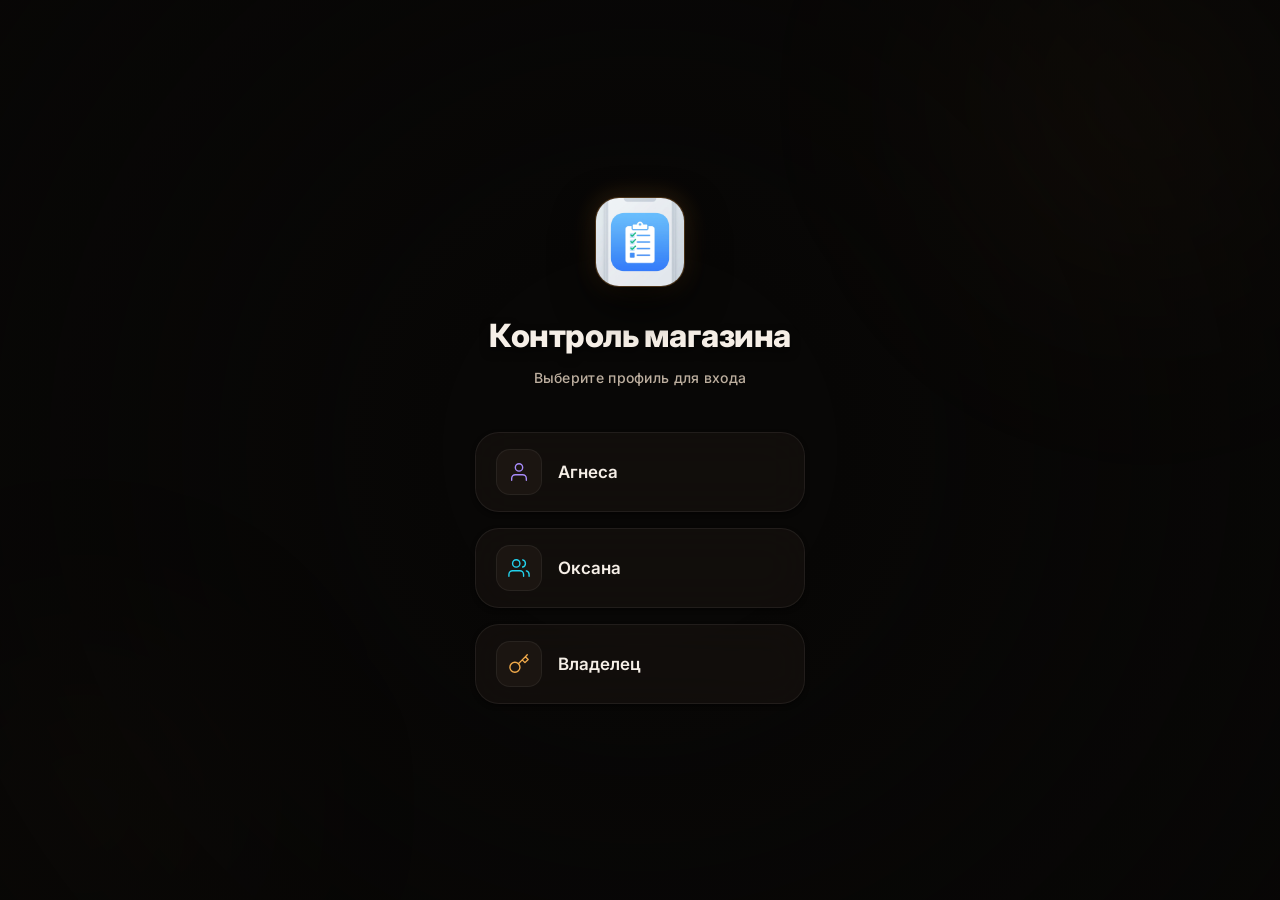
==== index.html @ 5cc8af00 "Initial commit: checklist app with Supabase backend" ====
<!DOCTYPE html>
<html lang="ru">
<head>
  <meta charset="UTF-8">
  <meta name="viewport" content="width=device-width, initial-scale=1.0, viewport-fit=cover">
  <meta name="description" content="Контроль магазина — премиальная система управления задачами">
  <meta name="theme-color" content="#080706">
  <meta name="apple-mobile-web-app-capable" content="yes">
  <meta name="apple-mobile-web-app-status-bar-style" content="black-translucent">
  <meta name="apple-mobile-web-app-title" content="Контроль">
  <link rel="manifest" href="manifest.json">
  <link rel="apple-touch-icon" href="icons/icon-192.png">
  <link rel="icon" type="image/png" href="icons/icon-192.png">
  <link rel="stylesheet" href="css/style.css">
  <title>Контроль магазина</title>
</head>
<body>
  <!-- Cinematic Vignette Overlay -->
  <div class="cinematic-vignette"></div>

  <div class="login-container">
    <img src="icons/icon-192.png" alt="" class="app-logo">
    <h1 class="app-title">Контроль магазина</h1>
    <p class="app-subtitle">Выберите профиль для входа</p>

    <div class="user-buttons">
      <button class="user-btn" data-user="agnesa" id="btn-agnesa">
        <span class="user-emoji">
          <svg viewBox="0 0 24 24" fill="none" stroke="currentColor" stroke-width="1.5" stroke-linecap="round" stroke-linejoin="round">
            <path d="M20 21v-2a4 4 0 0 0-4-4H8a4 4 0 0 0-4 4v2" />
            <circle cx="12" cy="7" r="4" />
          </svg>
        </span>
        <span>Агнеса</span>
      </button>
      <button class="user-btn" data-user="oksana" id="btn-oksana">
        <span class="user-emoji">
          <svg viewBox="0 0 24 24" fill="none" stroke="currentColor" stroke-width="1.5" stroke-linecap="round" stroke-linejoin="round">
            <path d="M17 21v-2a4 4 0 0 0-4-4H5a4 4 0 0 0-4 4v2" />
            <circle cx="9" cy="7" r="4" />
            <path d="M23 21v-2a4 4 0 0 0-3-3.87" />
            <path d="M16 3.13a4 4 0 0 1 0 7.75" />
          </svg>
        </span>
        <span>Оксана</span>
      </button>
      <button class="user-btn" data-user="owner" id="btn-owner">
        <span class="user-emoji">
          <svg viewBox="0 0 24 24" fill="none" stroke="currentColor" stroke-width="1.5" stroke-linecap="round" stroke-linejoin="round">
            <path d="M21 2l-2 2m-7.61 7.61a5.5 5.5 0 1 1-7.778 7.778 5.5 5.5 0 0 1 7.777-7.777zm0 0L15.5 7.5m0 0l3 3L22 7l-3-3m-3.5 3.5L19 4" />
          </svg>
        </span>
        <span>Владелец</span>
      </button>
    </div>

    <!-- PIN Pad Modal -->
    <div id="pin-modal" class="pin-modal">
      <div class="pin-modal-content" id="pin-modal-content">
        <button class="pin-close" id="pin-close">←</button>
        <h2>Введите PIN-код</h2>
        <p class="pin-user-name" id="pin-user-name"></p>
        
        <!-- Interactive indicator dots -->
        <div class="pin-dots-container">
          <div class="pin-dot"></div>
          <div class="pin-dot"></div>
          <div class="pin-dot"></div>
          <div class="pin-dot"></div>
        </div>

        <!-- Hidden input field for native focus/key compatibility -->
        <input type="password" id="pin-input" class="pin-input"
               maxlength="4" inputmode="numeric" pattern="[0-9]*"
               autocomplete="off" placeholder="····" readonly>

        <!-- Passcode Pad Grid -->
        <div class="pin-keypad">
          <button class="keypad-btn" data-val="1"><span class="number">1</span><span class="letters">&nbsp;</span></button>
          <button class="keypad-btn" data-val="2"><span class="number">2</span><span class="letters">ABC</span></button>
          <button class="keypad-btn" data-val="3"><span class="number">3</span><span class="letters">DEF</span></button>
          <button class="keypad-btn" data-val="4"><span class="number">4</span><span class="letters">GHI</span></button>
          <button class="keypad-btn" data-val="5"><span class="number">5</span><span class="letters">JKL</span></button>
          <button class="keypad-btn" data-val="6"><span class="number">6</span><span class="letters">MNO</span></button>
          <button class="keypad-btn" data-val="7"><span class="number">7</span><span class="letters">PQRS</span></button>
          <button class="keypad-btn" data-val="8"><span class="number">8</span><span class="letters">TUV</span></button>
          <button class="keypad-btn" data-val="9"><span class="number">9</span><span class="letters">WXYZ</span></button>
          <button class="keypad-btn action" data-val="clear">C</button>
          <button class="keypad-btn" data-val="0"><span class="number">0</span><span class="letters">&nbsp;</span></button>
          <button class="keypad-btn action" data-val="backspace">
            <svg viewBox="0 0 24 24" fill="none" stroke="currentColor" stroke-width="2" stroke-linecap="round" stroke-linejoin="round">
              <path d="M21 4H8l-7 8 7 8h13a2 2 0 0 0 2-2V6a2 2 0 0 0-2-2zM18 9l-6 6M12 9l6 6" />
            </svg>
          </button>
        </div>

        <p id="pin-error" class="pin-error">Неверный PIN-код</p>
        
        <!-- Invisible button for JS click compatibility -->
        <button id="pin-submit" class="pin-submit" style="display:none;"></button>
      </div>
    </div>
  </div>

  <div id="offline-banner" class="offline-banner">⚠️ Нет подключения</div>

  <script src="js/config.js"></script>
  <script src="js/api.js"></script>
  <script src="js/auth.js"></script>
  <script>
    if ('serviceWorker' in navigator) {
      window.addEventListener('load', () => {
        navigator.serviceWorker.register('sw.js').catch(() => {});
      });
    }
    window.addEventListener('online', () => document.getElementById('offline-banner').classList.remove('visible'));
    window.addEventListener('offline', () => document.getElementById('offline-banner').classList.add('visible'));
    Auth.checkExistingSession();
  </script>
</body>
</html>
---- css/style.css ----
/* ============================================
   Контроль магазина — Luxury Premium Dark Dashboard v4
   ============================================ */

@import url('https://fonts.googleapis.com/css2?family=Inter:wght@300;400;500;600;700;800;900&family=Outfit:wght@300;400;500;600;700;800&display=swap');

/* --- CSS Variables — Luxury Dark Cinematic --- */
:root {
  /* Core Palette */
  --bg-deep: #080706;
  --bg-primary: #0D0B0A;
  --bg-secondary: #13100E;
  --bg-elevated: #1B1511;
  
  /* Glassmorphism settings */
  --bg-glass: rgba(19, 16, 14, 0.65);
  --bg-glass-card: rgba(27, 21, 17, 0.55);
  --bg-glass-hover: rgba(216, 138, 50, 0.08);
  --bg-glass-active: rgba(216, 138, 50, 0.12);
  --bg-input: rgba(27, 21, 17, 0.8);

  /* Accents — Warm Gold, Amber, Copper */
  --accent: #D88A32;
  --accent-bright: #F0A94A;
  --accent-light: #FFB85C;
  --accent-deep: #C9782E;
  --accent-glow: rgba(216, 138, 50, 0.25);
  --accent-glow-strong: rgba(216, 138, 50, 0.45);
  --accent-surface: rgba(216, 138, 50, 0.06);

  /* Success State */
  --success: #7ACB8A;
  --success-bright: #8BE6A1;
  --success-glow: rgba(122, 203, 138, 0.25);
  --success-surface: rgba(122, 203, 138, 0.07);

  /* Error / Late State */
  --error: #E58957;
  --error-bright: #FF9F68;
  --error-glow: rgba(229, 137, 87, 0.25);
  --error-surface: rgba(229, 137, 87, 0.07);
  --error-critical: #EF4444;

  /* Typography Colors */
  --text-primary: #F6EFE7;
  --text-secondary: #BDAF9F;
  --text-muted: #7C736C;
  --text-disabled: #4A443E;

  /* Borders & Dividers */
  --border: rgba(246, 239, 231, 0.07);
  --border-accent: rgba(216, 138, 50, 0.25);
  --border-success: rgba(122, 203, 138, 0.25);
  --border-error: rgba(229, 137, 87, 0.25);

  /* Elevation Shadows */
  --shadow-sm: 0 2px 4px rgba(0, 0, 0, 0.5);
  --shadow-md: 0 8px 16px rgba(0, 0, 0, 0.7);
  --shadow-lg: 0 16px 40px rgba(0, 0, 0, 0.9);
  --shadow-glow: 0 0 25px var(--accent-glow);

  /* Radius values */
  --radius-xl: 24px;
  --radius: 20px;
  --radius-md: 16px;
  --radius-sm: 12px;
  --radius-xs: 8px;

  /* Animation Timings */
  --transition: 0.35s cubic-bezier(0.25, 1, 0.5, 1);
  --transition-spring: 0.5s cubic-bezier(0.175, 0.885, 0.32, 1.275);
}

/* --- Base Reset --- */
*, *::before, *::after { box-sizing: border-box; margin: 0; padding: 0; }

html {
  font-size: 16px;
  -webkit-text-size-adjust: 100%;
  scroll-behavior: smooth;
  background-color: var(--bg-deep);
}

body {
  font-family: 'Inter', system-ui, -apple-system, sans-serif;
  background: var(--bg-deep);
  color: var(--text-primary);
  line-height: 1.5;
  min-height: 100vh;
  min-height: 100dvh;
  -webkit-font-smoothing: antialiased;
  overflow-x: hidden;
  position: relative;
}

/* --- Cinematic Ambient Background --- */
body::before {
  content: '';
  position: fixed;
  top: -25%;
  right: -15%;
  width: 650px;
  height: 650px;
  background: radial-gradient(circle, rgba(216, 138, 50, 0.08) 0%, rgba(216, 138, 50, 0.02) 45%, transparent 70%);
  pointer-events: none;
  z-index: 0;
  filter: blur(80px);
  animation: ambientMove1 22s ease-in-out infinite;
}

body::after {
  content: '';
  position: fixed;
  bottom: -20%;
  left: -15%;
  width: 550px;
  height: 550px;
  background: radial-gradient(circle, rgba(216, 138, 50, 0.05) 0%, rgba(27, 21, 17, 0.02) 50%, transparent 70%);
  pointer-events: none;
  z-index: 0;
  filter: blur(80px);
  animation: ambientMove2 28s ease-in-out infinite;
}

.cinematic-vignette {
  position: fixed;
  inset: 0;
  background: radial-gradient(circle, transparent 25%, rgba(8, 7, 6, 0.75) 100%);
  pointer-events: none;
  z-index: 1;
}

/* --- CSS Animations --- */
@keyframes ambientMove1 {
  0% { transform: translate(0, 0) scale(1); opacity: 0.8; }
  50% { transform: translate(10%, 15%) scale(1.15); opacity: 1; }
  100% { transform: translate(0, 0) scale(1); opacity: 0.8; }
}

@keyframes ambientMove2 {
  0% { transform: translate(0, 0) scale(1); opacity: 0.6; }
  50% { transform: translate(-8%, -12%) scale(1.1); opacity: 0.9; }
  100% { transform: translate(0, 0) scale(1); opacity: 0.6; }
}

@keyframes fadeInUp {
  from { opacity: 0; transform: translateY(28px); }
  to { opacity: 1; transform: translateY(0); }
}

@keyframes fadeIn {
  from { opacity: 0; }
  to { opacity: 1; }
}

@keyframes scaleIn {
  from { opacity: 0; transform: scale(0.93); }
  to { opacity: 1; transform: scale(1); }
}

@keyframes slideUp {
  from { transform: translateY(100%); opacity: 0; }
  to { transform: translateY(0); opacity: 1; }
}

@keyframes keyShake {
  0%, 100% { transform: translateX(0); }
  20%, 60% { transform: translateX(-6px); }
  40%, 80% { transform: translateX(6px); }
}

@keyframes glowPulse {
  0%, 100% { box-shadow: 0 0 12px var(--accent-glow); }
  50% { box-shadow: 0 0 24px var(--accent-glow-strong); }
}

@keyframes checkPop {
  0% { transform: scale(0.5); opacity: 0; }
  70% { transform: scale(1.15); }
  100% { transform: scale(1); opacity: 1; }
}

@keyframes progressDraw {
  from { stroke-dashoffset: 326.73; }
}

@keyframes spin {
  to { transform: rotate(360deg); }
}

@keyframes toast-in {
  from { opacity: 0; transform: translateX(-50%) translateY(20px) scale(0.9); }
  to { opacity: 1; transform: translateX(-50%) translateY(0) scale(1); }
}

@keyframes ringGlow {
  0%, 100% { filter: drop-shadow(0 0 4px var(--accent-glow)); }
  50% { filter: drop-shadow(0 0 12px var(--accent-glow-strong)); }
}

/* ============================================
   LOGIN / ROLE SELECTION PAGE
   ============================================ */

.login-container {
  display: flex;
  flex-direction: column;
  align-items: center;
  justify-content: center;
  min-height: 100vh;
  min-height: 100dvh;
  padding: 32px 24px;
  text-align: center;
  position: relative;
  z-index: 10;
  animation: fadeIn 0.8s ease;
}

.app-logo {
  width: 90px;
  height: 90px;
  margin-bottom: 24px;
  border-radius: 24px;
  border: 1px solid var(--border-accent);
  box-shadow: var(--shadow-lg), var(--shadow-glow);
  position: relative;
  z-index: 2;
  animation: scaleIn 0.7s var(--transition-spring);
  transition: transform var(--transition);
  background: var(--bg-elevated);
}

.app-logo:hover {
  transform: scale(1.05) rotate(-1deg);
}

.app-title {
  font-family: 'Outfit', 'Inter', sans-serif;
  font-size: 32px;
  font-weight: 800;
  color: var(--text-primary);
  margin-bottom: 8px;
  letter-spacing: -0.5px;
  text-shadow: 0 4px 10px rgba(0,0,0,0.6);
  animation: fadeInUp 0.6s ease 0.1s both;
}

.app-subtitle {
  font-size: 14px;
  color: var(--text-secondary);
  margin-bottom: 44px;
  animation: fadeInUp 0.6s ease 0.2s both;
  font-weight: 500;
  letter-spacing: 0.3px;
}

.user-buttons {
  display: flex;
  flex-direction: column;
  gap: 16px;
  width: 100%;
  max-width: 330px;
  animation: fadeInUp 0.6s ease 0.3s both;
}

.user-btn {
  display: flex;
  align-items: center;
  gap: 16px;
  width: 100%;
  padding: 16px 20px;
  border: 1px solid var(--border);
  border-radius: var(--radius-xl);
  font-family: inherit;
  font-size: 17px;
  font-weight: 600;
  color: var(--text-primary);
  cursor: pointer;
  transition: all var(--transition);
  background: var(--bg-glass-card);
  backdrop-filter: blur(20px);
  -webkit-backdrop-filter: blur(20px);
  position: relative;
  overflow: hidden;
  text-align: left;
  box-shadow: var(--shadow-sm);
}

.user-btn::before {
  content: '';
  position: absolute;
  inset: 0;
  background: linear-gradient(135deg, rgba(216, 138, 50, 0.12), transparent);
  opacity: 0;
  transition: opacity var(--transition);
}

.user-btn:hover {
  border-color: var(--border-accent);
  transform: translateY(-3px);
  box-shadow: var(--shadow-md), 0 0 15px rgba(216, 138, 50, 0.1);
}

.user-btn:hover::before { opacity: 1; }

.user-btn:active {
  transform: translateY(-1px);
  background: var(--bg-glass-active);
}

.user-emoji {
  width: 46px;
  height: 46px;
  display: flex;
  align-items: center;
  justify-content: center;
  border-radius: 14px;
  flex-shrink: 0;
  color: var(--text-primary);
  border: 1px solid rgba(255,255,255,0.06);
  background: var(--bg-elevated);
  transition: transform var(--transition-bounce);
}

.user-emoji svg {
  width: 22px;
  height: 22px;
  stroke: var(--accent-bright);
}

.user-btn:hover .user-emoji {
  transform: scale(1.08);
  border-color: var(--border-accent);
}

.user-btn[data-user="agnesa"] .user-emoji svg { stroke: #A78BFA; }
.user-btn[data-user="oksana"] .user-emoji svg { stroke: #22D3EE; }
.user-btn[data-user="owner"] .user-emoji svg { stroke: var(--accent-bright); }

/* --- PWA PIN Lock Screen (iOS/Android passcode style) --- */
.pin-modal {
  display: none;
  position: fixed;
  inset: 0;
  background: rgba(8, 7, 6, 0.93);
  backdrop-filter: blur(24px);
  -webkit-backdrop-filter: blur(24px);
  z-index: 100;
  align-items: center;
  justify-content: center;
  padding: 24px;
}

.pin-modal.active {
  display: flex;
  animation: fadeIn 0.25s ease;
}

.pin-modal-content {
  background: transparent;
  border: none;
  border-radius: 0;
  padding: 0;
  width: 100%;
  max-width: 320px;
  text-align: center;
  box-shadow: none;
  position: relative;
  animation: scaleIn 0.35s var(--transition);
}

/* Shake animation on invalid PIN */
.pin-modal-content.shake-error {
  animation: keyShake 0.4s ease;
}

.pin-close {
  position: absolute;
  top: -40px;
  left: 0;
  background: var(--bg-glass-card);
  border: 1px solid var(--border);
  font-size: 15px;
  color: var(--text-secondary);
  cursor: pointer;
  padding: 8px 16px;
  border-radius: var(--radius-sm);
  transition: all var(--transition);
  min-height: 36px;
}

.pin-close:hover {
  background: var(--bg-glass-hover);
  color: var(--text-primary);
  border-color: var(--border-accent);
}

.pin-modal-content h2 {
  font-family: 'Outfit', sans-serif;
  font-size: 24px;
  font-weight: 700;
  margin-bottom: 6px;
  color: var(--text-primary);
  letter-spacing: -0.5px;
}

.pin-user-name {
  color: var(--accent-bright);
  margin-bottom: 32px;
  font-size: 14px;
  font-weight: 600;
  letter-spacing: 0.5px;
}

/* PIN Indicator dots */
.pin-dots-container {
  display: flex;
  justify-content: center;
  gap: 20px;
  margin-bottom: 40px;
}

.pin-dot {
  width: 14px;
  height: 14px;
  border: 1.5px solid var(--text-muted);
  border-radius: 50%;
  transition: all 0.2s ease;
}

.pin-dot.filled {
  background: var(--accent-bright);
  border-color: var(--accent-bright);
  box-shadow: 0 0 10px var(--accent-glow-strong);
  transform: scale(1.15);
}

.pin-input {
  /* Hidden but accessible */
  position: absolute;
  opacity: 0;
  pointer-events: none;
  width: 1px;
  height: 1px;
}

/* Custom Passcode Keypad */
.pin-keypad {
  display: grid;
  grid-template-columns: repeat(3, 1fr);
  gap: 20px 24px;
  margin: 0 auto;
  justify-items: center;
}

.keypad-btn {
  width: 72px;
  height: 72px;
  border-radius: 50%;
  border: 1px solid rgba(246, 239, 231, 0.08);
  background: rgba(255, 255, 255, 0.03);
  color: var(--text-primary);
  font-family: 'Outfit', 'Inter', sans-serif;
  cursor: pointer;
  display: flex;
  flex-direction: column;
  align-items: center;
  justify-content: center;
  transition: all 0.15s ease;
  user-select: none;
  -webkit-user-select: none;
}

.keypad-btn:hover {
  background: rgba(255, 255, 255, 0.08);
  border-color: rgba(255, 255, 255, 0.15);
}

.keypad-btn:active {
  background: var(--accent-glow-strong);
  border-color: var(--accent-bright);
  box-shadow: 0 0 15px var(--accent-glow);
  transform: scale(0.95);
}

.keypad-btn .number {
  font-size: 26px;
  font-weight: 500;
  line-height: 1;
}

.keypad-btn .letters {
  font-size: 9px;
  color: var(--text-muted);
  font-weight: 500;
  margin-top: 2px;
  letter-spacing: 0.5px;
  text-transform: uppercase;
}

.keypad-btn.action {
  background: transparent;
  border-color: transparent;
  font-size: 15px;
  font-weight: 600;
  color: var(--text-secondary);
}

.keypad-btn.action:hover {
  background: transparent;
  color: var(--text-primary);
}

.keypad-btn.action:active {
  background: transparent;
  transform: scale(0.92);
  color: var(--accent-bright);
}

.keypad-btn.action svg {
  width: 22px;
  height: 22px;
  stroke: currentColor;
}

.pin-error {
  display: none;
  color: var(--error);
  font-size: 13px;
  font-weight: 600;
  margin-top: 20px;
  letter-spacing: 0.2px;
}

.pin-error.visible {
  display: block;
  animation: fadeInUp 0.3s ease;
}

.pin-submit {
  display: none; /* Auto-submit is used, but keep class definitions */
}

/* ============================================
   EMPLOYEE PAGE
   ============================================ */

.employee-page {
  padding-bottom: 48px;
  position: relative;
  z-index: 10;
  animation: fadeIn 0.5s ease;
}

.employee-header {
  position: sticky;
  top: 0;
  background: var(--bg-glass);
  backdrop-filter: blur(24px) saturate(160%);
  -webkit-backdrop-filter: blur(24px) saturate(160%);
  border-bottom: 1px solid var(--border);
  padding: 16px 20px;
  z-index: 50;
  padding-top: max(16px, env(safe-area-inset-top));
}

.header-top {
  display: flex;
  align-items: center;
  justify-content: space-between;
  margin-bottom: 6px;
}

.header-top h1 {
  font-family: 'Outfit', sans-serif;
  font-size: 18px;
  font-weight: 700;
  color: var(--text-primary);
  letter-spacing: -0.3px;
}

.header-info {
  display: flex;
  gap: 12px;
  align-items: center;
}

.date-display {
  font-size: 13px;
  color: var(--text-secondary);
  font-weight: 600;
  letter-spacing: 0.2px;
}

.employee-name-display {
  font-size: 12px;
  font-weight: 700;
  color: var(--accent-bright);
  background: var(--accent-surface);
  padding: 4px 14px;
  border-radius: 99px;
  border: 1px solid var(--border-accent);
}

/* --- Progress Meter Ring --- */
.progress-section {
  padding: 32px 20px 24px;
  max-width: 480px;
  margin: 0 auto;
  display: flex;
  flex-direction: column;
  align-items: center;
  animation: fadeInUp 0.6s ease 0.1s both;
}

.circular-progress {
  position: relative;
  width: 144px;
  height: 144px;
  margin-bottom: 16px;
}

.circular-progress svg {
  transform: rotate(-90deg);
  width: 144px;
  height: 144px;
  animation: ringGlow 4s ease-in-out infinite;
}

.progress-ring-bg {
  fill: none;
  stroke: rgba(255, 255, 255, 0.03);
  stroke-width: 7;
}

.progress-ring-fill {
  fill: none;
  stroke: url(#progressGradient);
  stroke-width: 7;
  stroke-linecap: round;
  stroke-dasharray: 326.73;
  stroke-dashoffset: 326.73;
  transition: stroke-dashoffset 0.8s cubic-bezier(0.25, 1, 0.5, 1);
  animation: progressDraw 1.2s ease 0.2s both;
}

.progress-center {
  position: absolute;
  top: 50%;
  left: 50%;
  transform: translate(-50%, -50%);
  text-align: center;
}

.progress-number {
  font-family: 'Outfit', sans-serif;
  font-size: 36px;
  font-weight: 700;
  color: var(--text-primary);
  line-height: 1;
}

.progress-label {
  font-size: 10px;
  color: var(--text-muted);
  font-weight: 700;
  text-transform: uppercase;
  letter-spacing: 0.8px;
  margin-top: 4px;
}

.progress-text {
  font-size: 13.5px;
  font-weight: 500;
  color: var(--text-secondary);
  text-align: center;
  letter-spacing: 0.1px;
}

/* --- Section Card Blocks --- */
.section-block {
  max-width: 480px;
  margin: 0 auto 16px;
  padding: 0 16px;
}

.section-card {
  background: var(--bg-glass-card);
  backdrop-filter: blur(20px);
  -webkit-backdrop-filter: blur(20px);
  border: 1px solid var(--border);
  border-radius: var(--radius-xl);
  padding: 20px;
  transition: all var(--transition);
  animation: fadeInUp 0.5s ease both;
  box-shadow: var(--shadow-md);
  position: relative;
  overflow: hidden;
}

.section-card::after {
  content: '';
  position: absolute;
  top: 0; left: 0; right: 0; bottom: 0;
  border-radius: var(--radius-xl);
  border: 1px solid transparent;
  background: linear-gradient(135deg, rgba(216, 138, 50, 0.15), transparent) border-box;
  mask: linear-gradient(#fff 0 0) padding-box, linear-gradient(#fff 0 0);
  -webkit-mask: linear-gradient(#fff 0 0) padding-box, linear-gradient(#fff 0 0);
  -webkit-mask-composite: xor;
  mask-composite: exclude;
  pointer-events: none;
  opacity: 0.5;
  transition: opacity var(--transition);
}

.section-card:hover {
  border-color: rgba(216, 138, 50, 0.12);
  box-shadow: var(--shadow-lg), 0 0 20px rgba(216, 138, 50, 0.03);
}

.section-card:hover::after {
  opacity: 1;
}

.section-card-header {
  display: flex;
  align-items: center;
  justify-content: space-between;
  margin-bottom: 8px;
}

.section-card-title {
  display: flex;
  align-items: center;
  gap: 12px;
}

.section-card-title .section-icon {
  width: 38px;
  height: 38px;
  display: flex;
  align-items: center;
  justify-content: center;
  border-radius: 12px;
  background: var(--accent-surface);
  border: 1px solid rgba(216, 138, 50, 0.12);
}

.section-card-title .section-icon svg {
  width: 20px;
  height: 20px;
  stroke: var(--accent-bright);
}

.section-card-title h2 {
  font-family: 'Outfit', sans-serif;
  font-size: 17px;
  font-weight: 700;
  color: var(--text-primary);
  letter-spacing: -0.2px;
}

.section-card-subtitle {
  font-size: 12px;
  color: var(--text-muted);
  font-weight: 500;
  margin-bottom: 18px;
  padding-left: 50px;
}

.section-count-badge {
  font-size: 12px;
  font-weight: 700;
  color: var(--accent-bright);
  background: var(--accent-surface);
  padding: 4px 12px;
  border-radius: 99px;
  border: 1px solid var(--border-accent);
  font-variant-numeric: tabular-nums;
  transition: all var(--transition);
}

.section-count-badge.done {
  color: var(--success);
  background: var(--success-surface);
  border-color: var(--border-success);
  box-shadow: 0 0 10px rgba(122, 203, 138, 0.1);
}

/* --- Task List Items --- */
.tasks-list {
  display: flex;
  flex-direction: column;
  gap: 4px;
}

.task-card {
  display: flex;
  align-items: flex-start;
  gap: 14px;
  padding: 12px;
  border-radius: var(--radius-md);
  transition: all var(--transition);
  background: transparent;
  position: relative;
  border: 1px solid transparent;
  animation: fadeInUp 0.4s ease both;
}

.task-card:hover {
  background: rgba(255, 255, 255, 0.02);
  border-color: rgba(255, 255, 255, 0.03);
}

.task-icon {
  width: 38px;
  height: 38px;
  border-radius: 11px;
  background: rgba(255, 255, 255, 0.03);
  display: flex;
  align-items: center;
  justify-content: center;
  flex-shrink: 0;
  transition: all var(--transition);
  border: 1px solid var(--border);
}

.task-icon svg {
  width: 19px;
  height: 19px;
  stroke: var(--text-secondary);
  fill: none;
  stroke-width: 1.5;
  transition: all var(--transition);
}

.task-card.completed .task-icon {
  background: var(--success-surface);
  border-color: var(--border-success);
}
.task-card.completed .task-icon svg {
  stroke: var(--success);
  filter: drop-shadow(0 0 4px var(--success-glow));
}

.task-card.late .task-icon {
  background: var(--error-surface);
  border-color: var(--border-error);
}
.task-card.late .task-icon svg {
  stroke: var(--error-bright);
  filter: drop-shadow(0 0 4px var(--error-glow));
}

.task-card.failed .task-icon {
  background: rgba(239, 68, 68, 0.05);
  border-color: rgba(239, 68, 68, 0.2);
}
.task-card.failed .task-icon svg {
  stroke: var(--error-critical);
}

.task-content {
  flex: 1;
  min-width: 0;
  padding-top: 8px;
}

.task-name {
  font-size: 14.5px;
  font-weight: 500;
  line-height: 1.4;
  color: var(--text-primary);
  transition: color var(--transition);
}

.task-card.completed .task-name { color: var(--success-bright); }
.task-card.late .task-name { color: var(--error-bright); }
.task-card.failed .task-name { color: var(--error-critical); text-decoration: line-through; opacity: 0.8; }

.task-status {
  display: flex;
  align-items: center;
  gap: 6px;
  font-size: 12px;
  color: var(--text-muted);
  margin-top: 6px;
  flex-wrap: wrap;
  animation: fadeIn 0.3s ease;
}

.task-status .status-icon {
  display: inline-flex;
  align-items: center;
  justify-content: center;
  animation: checkPop 0.4s ease;
}

.task-status .status-icon svg {
  width: 14px;
  height: 14px;
}

.task-status .status-icon.success svg { stroke: var(--success); }
.task-status .status-icon.warning svg { stroke: var(--error); }
.task-status .status-icon.danger svg { stroke: var(--error-critical); }

.late-badge {
  display: inline-block;
  background: var(--error);
  color: #080706;
  font-size: 9px;
  font-weight: 850;
  padding: 2px 7px;
  border-radius: 4px;
  text-transform: uppercase;
  letter-spacing: 0.6px;
}

.task-reason {
  font-size: 12.5px;
  color: var(--error);
  background: var(--error-surface);
  padding: 8px 12px;
  border-radius: var(--radius-sm);
  margin-top: 8px;
  line-height: 1.4;
  border: 1px solid var(--border-error);
}

/* Actions in list rows */
.task-actions {
  display: flex;
  gap: 8px;
  align-items: center;
  flex-shrink: 0;
  margin-top: 6px;
}

.task-actions-two {
  display: flex;
  gap: 8px;
  flex-shrink: 0;
  align-self: center;
  padding-left: 8px;
}

.complete-btn {
  display: flex;
  align-items: center;
  justify-content: center;
  padding: 8px 16px;
  background: linear-gradient(135deg, var(--accent), var(--accent-deep));
  color: #fff;
  border: none;
  border-radius: var(--radius-sm);
  font-family: inherit;
  font-size: 14px;
  font-weight: 700;
  cursor: pointer;
  transition: all var(--transition);
  min-height: 40px;
  min-width: 40px;
  box-shadow: 0 4px 10px var(--accent-glow);
}

.complete-btn:hover {
  transform: translateY(-2px);
  box-shadow: 0 6px 16px var(--accent-glow-strong);
  filter: brightness(1.1);
}

.complete-btn:active {
  transform: translateY(0);
}

.fail-btn {
  display: flex;
  align-items: center;
  justify-content: center;
  padding: 8px 14px;
  background: rgba(229, 137, 87, 0.05);
  color: var(--error);
  border: 1px solid var(--border-error);
  border-radius: var(--radius-sm);
  font-family: inherit;
  font-size: 14px;
  font-weight: 600;
  cursor: pointer;
  transition: all var(--transition);
  min-height: 40px;
  min-width: 40px;
}

.fail-btn:hover {
  background: rgba(229, 137, 87, 0.12);
  border-color: rgba(229, 137, 87, 0.4);
  transform: translateY(-2px);
}

.fail-btn:active {
  transform: translateY(0);
}

.undo-btn {
  padding: 6px 14px;
  background: rgba(255, 255, 255, 0.03);
  color: var(--text-secondary);
  border: 1px solid var(--border);
  border-radius: var(--radius-sm);
  font-family: inherit;
  font-size: 12px;
  font-weight: 600;
  cursor: pointer;
  transition: all var(--transition);
  min-height: 32px;
}

.undo-btn:hover {
  background: rgba(255, 255, 255, 0.08);
  color: var(--text-primary);
  border-color: var(--border-accent);
}

/* --- Customer Tracking Section --- */
.customers-section {
  margin-top: 20px;
  background: rgba(255, 255, 255, 0.02);
  border: 1px solid var(--border);
  border-radius: var(--radius-md);
  padding: 16px;
}

.customers-btn {
  width: 100%;
  padding: 14px 18px;
  background: linear-gradient(135deg, rgba(216, 138, 50, 0.15), rgba(201, 120, 46, 0.05));
  color: var(--accent-bright);
  border: 1px solid var(--border-accent);
  border-radius: var(--radius-md);
  font-family: inherit;
  font-size: 14.5px;
  font-weight: 700;
  cursor: pointer;
  transition: all var(--transition);
  min-height: 48px;
  display: flex;
  align-items: center;
  justify-content: center;
  gap: 10px;
  box-shadow: 0 4px 12px rgba(216, 138, 50, 0.05);
}

.customers-btn svg {
  width: 18px;
  height: 18px;
  stroke: currentColor;
}

.customers-btn:hover {
  background: linear-gradient(135deg, rgba(216, 138, 50, 0.22), rgba(201, 120, 46, 0.1));
  border-color: rgba(216, 138, 50, 0.45);
  transform: translateY(-2px);
  box-shadow: 0 6px 18px rgba(216, 138, 50, 0.1);
}

.customers-btn:active {
  transform: translateY(0);
}

.customers-count {
  text-align: center;
  font-size: 12.5px;
  color: var(--text-secondary);
  margin-top: 14px;
  font-weight: 600;
  letter-spacing: 0.2px;
}

.customers-log {
  margin-top: 12px;
  max-height: 160px;
  overflow-y: auto;
  padding-right: 4px;
}

.customers-log-entry {
  display: flex;
  align-items: center;
  justify-content: space-between;
  padding: 10px 0;
  border-bottom: 1px solid var(--border);
  font-size: 13px;
  color: var(--text-secondary);
  animation: fadeIn 0.3s ease;
}

.customers-log-entry:last-child { border-bottom: none; }
.customers-log-entry .log-time {
  font-weight: 700;
  color: var(--accent-bright);
  font-variant-numeric: tabular-nums;
}

/* ============================================
   ADMIN / OWNER DASHBOARD
   ============================================ */

.admin-page {
  padding-bottom: 48px;
  position: relative;
  z-index: 10;
  animation: fadeIn 0.5s ease;
}

.admin-header {
  position: sticky;
  top: 0;
  background: var(--bg-glass);
  backdrop-filter: blur(24px) saturate(160%);
  -webkit-backdrop-filter: blur(24px) saturate(160%);
  border-bottom: 1px solid var(--border);
  padding: 16px 20px;
  z-index: 50;
  padding-top: max(16px, env(safe-area-inset-top));
}

.admin-header h1 {
  font-family: 'Outfit', sans-serif;
  font-size: 18px;
  font-weight: 700;
  color: var(--text-primary);
  letter-spacing: -0.3px;
  display: flex;
  align-items: center;
  gap: 8px;
}

.admin-header h1 svg {
  width: 18px;
  height: 18px;
  stroke: var(--accent-bright);
}

.date-nav {
  display: flex;
  gap: 10px;
  align-items: center;
  margin-top: 14px;
  flex-wrap: wrap;
}

.date-btn {
  padding: 8px 18px;
  background: rgba(255, 255, 255, 0.03);
  color: var(--text-secondary);
  border: 1px solid var(--border);
  border-radius: 99px;
  font-family: inherit;
  font-size: 13px;
  font-weight: 600;
  cursor: pointer;
  transition: all var(--transition);
  min-height: 36px;
}

.date-btn:hover {
  background: rgba(255, 255, 255, 0.08);
  color: var(--text-primary);
  border-color: var(--border-accent);
}

.date-btn.active {
  background: linear-gradient(135deg, var(--accent), var(--accent-deep));
  color: #fff;
  border-color: transparent;
  box-shadow: 0 4px 12px var(--accent-glow);
  font-weight: 700;
}

.date-picker-input {
  padding: 8px 16px;
  border: 1px solid var(--border);
  border-radius: 99px;
  font-family: inherit;
  font-size: 13px;
  color: var(--text-primary);
  background: rgba(255, 255, 255, 0.03);
  cursor: pointer;
  transition: all var(--transition);
  color-scheme: dark;
  min-height: 36px;
}

.date-picker-input:focus {
  border-color: var(--accent);
  box-shadow: 0 0 0 3px var(--accent-glow);
  outline: none;
}

/* --- Admin Summary Layout --- */
.summary-section {
  max-width: 480px;
  margin: 16px auto;
  padding: 0 16px;
  display: flex;
  flex-direction: column;
  gap: 16px;
}

.employee-summary-card {
  background: var(--bg-glass-card);
  backdrop-filter: blur(20px);
  -webkit-backdrop-filter: blur(20px);
  border: 1px solid var(--border);
  border-radius: var(--radius-xl);
  padding: 22px;
  cursor: pointer;
  transition: all var(--transition);
  animation: fadeInUp 0.5s ease both;
  position: relative;
  overflow: hidden;
  box-shadow: var(--shadow-md);
}

.employee-summary-card::before {
  content: '';
  position: absolute;
  top: 0; left: 0; right: 0;
  height: 2.5px;
  background: linear-gradient(90deg, var(--accent), var(--accent-bright), var(--accent));
  opacity: 0;
  transition: opacity var(--transition);
}

.employee-summary-card:hover {
  border-color: var(--border-accent);
  transform: translateY(-3px);
  box-shadow: var(--shadow-lg), 0 0 20px rgba(216, 138, 50, 0.04);
}

.employee-summary-card:hover::before {
  opacity: 1;
}

.employee-summary-card:active {
  transform: translateY(-1px);
}

.employee-card-name {
  font-family: 'Outfit', sans-serif;
  font-size: 18px;
  font-weight: 700;
  margin-bottom: 18px;
  display: flex;
  align-items: center;
  gap: 10px;
  color: var(--text-primary);
  letter-spacing: -0.3px;
}

.employee-card-name svg {
  width: 20px;
  height: 20px;
  stroke: var(--accent-bright);
}

.section-progress {
  display: flex;
  align-items: center;
  gap: 12px;
  margin-bottom: 12px;
}

.section-progress-label {
  font-size: 12px;
  font-weight: 600;
  color: var(--text-secondary);
  min-width: 84px;
}

.section-progress-bar {
  flex: 1;
  height: 5px;
  background: rgba(255, 255, 255, 0.04);
  border-radius: 99px;
  overflow: hidden;
}

.section-progress-fill {
  height: 100%;
  border-radius: 99px;
  transition: width 0.8s cubic-bezier(0.25, 1, 0.5, 1);
  background: linear-gradient(90deg, var(--accent-deep), var(--accent-bright));
  box-shadow: 0 0 8px var(--accent-glow);
}

.section-progress-fill.partial {
  background: linear-gradient(90deg, var(--accent-deep), var(--accent));
  box-shadow: none;
}

.section-progress-fill.empty {
  background: rgba(255, 255, 255, 0.06);
  box-shadow: none;
}

.section-progress-text {
  font-size: 12.5px;
  font-weight: 700;
  color: var(--text-primary);
  min-width: 38px;
  text-align: right;
  font-variant-numeric: tabular-nums;
}

.total-progress {
  font-size: 14.5px;
  font-weight: 700;
  color: var(--text-primary);
  margin-top: 16px;
  padding-top: 16px;
  border-top: 1px solid var(--border);
  display: flex;
  justify-content: space-between;
  align-items: center;
}

.total-progress .total-number {
  color: var(--accent-bright);
  font-family: 'Outfit', sans-serif;
  font-size: 17px;
  font-weight: 700;
}

.total-progress .total-number.incomplete {
  color: var(--error-bright);
}

.incomplete-list {
  margin-top: 14px;
  padding-top: 12px;
  border-top: 1px dashed var(--border);
}

.incomplete-header {
  font-size: 12.5px;
  font-weight: 700;
  color: var(--error-bright);
  margin-bottom: 8px;
  display: flex;
  align-items: center;
  gap: 6px;
}

.incomplete-item {
  font-size: 12.5px;
  color: var(--text-secondary);
  padding: 4px 0;
  line-height: 1.4;
  display: flex;
  align-items: flex-start;
  gap: 6px;
}

.incomplete-item::before {
  content: '•';
  color: var(--error);
  font-weight: 900;
}

/* --- Customers Journal Section --- */
.customers-journal-section {
  max-width: 480px;
  margin: 20px auto 0;
  padding: 0 16px;
  animation: fadeInUp 0.5s ease 0.2s both;
}

.customers-journal-section h2 {
  font-family: 'Outfit', sans-serif;
  font-size: 16px;
  font-weight: 700;
  margin-bottom: 12px;
  color: var(--text-primary);
  letter-spacing: -0.2px;
}

.customers-journal {
  background: var(--bg-glass-card);
  backdrop-filter: blur(20px);
  border: 1px solid var(--border);
  border-radius: var(--radius-xl);
  overflow: hidden;
  box-shadow: var(--shadow-md);
}

.journal-entry {
  display: flex;
  align-items: center;
  justify-content: space-between;
  padding: 12px 20px;
  border-bottom: 1px solid var(--border);
  font-size: 13.5px;
  transition: background var(--transition);
}

.journal-entry:hover {
  background: rgba(255, 255, 255, 0.02);
}

.journal-entry:last-child { border-bottom: none; }
.journal-entry .journal-employee {
  font-weight: 600;
  color: var(--text-primary);
}

.journal-entry .journal-time {
  color: var(--text-secondary);
  font-size: 12px;
  font-weight: 600;
  font-variant-numeric: tabular-nums;
}

/* ============================================
   ADMIN DETAILS MODAL
   ============================================ */

.detail-modal {
  display: none;
  position: fixed;
  inset: 0;
  background: rgba(8, 7, 6, 0.9);
  backdrop-filter: blur(20px);
  -webkit-backdrop-filter: blur(20px);
  z-index: 100;
  align-items: flex-end;
  justify-content: center;
}

.detail-modal.active {
  display: flex;
  animation: fadeIn 0.25s ease;
}

.detail-modal-content {
  background: var(--bg-secondary);
  border: 1px solid var(--border);
  border-top-color: var(--border-accent);
  border-radius: var(--radius-xl) var(--radius-xl) 0 0;
  padding: 24px 20px;
  padding-bottom: max(24px, env(safe-area-inset-bottom));
  width: 100%;
  max-width: 480px;
  max-height: 88vh;
  overflow-y: auto;
  box-shadow: var(--shadow-lg);
  position: relative;
  animation: slideUp 0.4s cubic-bezier(0.16, 1, 0.3, 1);
}

.detail-close {
  position: absolute;
  top: 18px;
  right: 18px;
  background: rgba(255,255,255,0.03);
  border: 1px solid var(--border);
  font-size: 14px;
  color: var(--text-secondary);
  cursor: pointer;
  padding: 6px 12px;
  border-radius: var(--radius-sm);
  transition: all var(--transition);
  min-height: 32px;
}

.detail-close:hover {
  background: rgba(255,255,255,0.08);
  color: var(--text-primary);
  border-color: var(--border-accent);
}

.detail-modal-content h2 {
  font-family: 'Outfit', sans-serif;
  font-size: 18px;
  font-weight: 700;
  margin-bottom: 20px;
  padding-right: 48px;
  color: var(--text-primary);
  letter-spacing: -0.3px;
}

.detail-section-title {
  font-size: 11px;
  font-weight: 800;
  color: var(--text-muted);
  margin-top: 20px;
  margin-bottom: 10px;
  padding-bottom: 8px;
  border-bottom: 1px solid var(--border);
  text-transform: uppercase;
  letter-spacing: 1px;
}

.detail-task {
  display: flex;
  align-items: flex-start;
  gap: 12px;
  padding: 12px 0;
  border-bottom: 1px solid var(--border);
  font-size: 13.5px;
}

.detail-task:last-child { border-bottom: none; }

.detail-task .detail-status-icon {
  width: 18px;
  height: 18px;
  display: inline-flex;
  align-items: center;
  justify-content: center;
  flex-shrink: 0;
  margin-top: 2px;
}

.detail-task .detail-status-icon svg {
  width: 16px;
  height: 16px;
}

.detail-task .detail-task-info {
  flex: 1;
  min-width: 0;
}

.detail-task .detail-task-name {
  font-weight: 500;
  line-height: 1.4;
  color: var(--text-primary);
}

.detail-task .detail-task-meta {
  font-size: 11.5px;
  color: var(--text-muted);
  margin-top: 4px;
  font-variant-numeric: tabular-nums;
  display: flex;
  align-items: center;
  gap: 6px;
  flex-wrap: wrap;
}

/* ============================================
   COMMON REUSABLE COMPONENTS
   ============================================ */

.btn-outline {
  background: rgba(255, 255, 255, 0.03);
  color: var(--text-secondary);
  border: 1px solid var(--border);
  font-family: inherit;
  font-size: 12.5px;
  font-weight: 600;
  padding: 6px 16px;
  border-radius: 99px;
  cursor: pointer;
  transition: all var(--transition);
  min-height: 32px;
}

.btn-outline:hover {
  background: rgba(255, 255, 255, 0.08);
  color: var(--text-primary);
  border-color: var(--border-accent);
}

.btn-outline:active {
  transform: scale(0.97);
}

/* --- Premium Toast Notifications --- */
.toast {
  display: none;
  position: fixed;
  bottom: max(24px, env(safe-area-inset-bottom));
  left: 50%;
  transform: translateX(-50%);
  padding: 14px 24px;
  border-radius: var(--radius-md);
  font-size: 14px;
  font-weight: 600;
  color: var(--text-primary);
  z-index: 200;
  box-shadow: var(--shadow-lg), 0 0 20px rgba(0, 0, 0, 0.5);
  max-width: calc(100vw - 32px);
  text-align: center;
  backdrop-filter: blur(16px);
  -webkit-backdrop-filter: blur(16px);
  border: 1px solid var(--border);
}

.toast.visible {
  display: block;
  animation: toast-in 0.35s var(--transition-spring);
}

.toast.success {
  background: rgba(122, 203, 138, 0.15);
  border-color: var(--border-success);
  color: var(--success-bright);
  box-shadow: 0 4px 15px rgba(122, 203, 138, 0.15);
}

.toast.error {
  background: rgba(239, 68, 68, 0.15);
  border-color: rgba(239, 68, 68, 0.35);
  color: #FFA3A3;
  box-shadow: 0 4px 15px rgba(239, 68, 68, 0.15);
}

.toast.warning {
  background: rgba(216, 138, 50, 0.15);
  border-color: var(--border-accent);
  color: var(--accent-light);
  box-shadow: 0 4px 15px rgba(216, 138, 50, 0.15);
}

/* --- Loading Spinner --- */
.loading-spinner {
  display: flex;
  align-items: center;
  justify-content: center;
  padding: 48px;
}

.loading-spinner::after {
  content: '';
  width: 32px;
  height: 32px;
  border: 2px solid rgba(255,255,255,0.05);
  border-top-color: var(--accent);
  border-radius: 50%;
  animation: spin 0.75s linear infinite;
  filter: drop-shadow(0 0 4px var(--accent-glow));
}

/* --- Offline Warning Bar --- */
.offline-banner {
  display: none;
  position: fixed;
  top: 0; left: 0; right: 0;
  background: linear-gradient(180deg, var(--error-surface), rgba(229, 137, 87, 0.02));
  border-bottom: 1px solid var(--border-error);
  backdrop-filter: blur(10px);
  -webkit-backdrop-filter: blur(10px);
  color: var(--error-bright);
  text-align: center;
  padding: 10px;
  font-size: 13px;
  font-weight: 700;
  z-index: 300;
  padding-top: max(10px, env(safe-area-inset-top));
  box-shadow: 0 2px 10px rgba(0,0,0,0.5);
}

.offline-banner.visible { display: block; }

/* --- Empty state view --- */
.empty-state {
  text-align: center;
  padding: 40px 20px;
  color: var(--text-muted);
  font-size: 14px;
}

.empty-state .empty-icon {
  width: 32px;
  height: 32px;
  margin: 0 auto 10px;
  color: var(--text-disabled);
}

/* ============================================
   RESPONSIVE DESIGN (Adaptive Layouts)
   ============================================ */

@media (max-width: 375px) {
  .task-actions-two {
    flex-direction: column;
    gap: 6px;
    align-self: flex-start;
  }
  
  .section-progress-label {
    min-width: 70px;
    font-size: 11px;
  }
  
  .keypad-btn {
    width: 66px;
    height: 66px;
  }
}

@media (min-width: 481px) {
  .employee-page, .admin-page {
    max-width: 500px;
    margin: 20px auto;
    border: 1px solid var(--border);
    background: var(--bg-primary);
    border-radius: var(--radius-xl);
    box-shadow: var(--shadow-lg);
  }
  
  .employee-header, .admin-header {
    border-radius: var(--radius-xl) var(--radius-xl) 0 0;
  }
}

/* Staggered card fade-in delays */
.tasks-list .task-card:nth-child(1) { animation-delay: 0.03s; }
.tasks-list .task-card:nth-child(2) { animation-delay: 0.06s; }
.tasks-list .task-card:nth-child(3) { animation-delay: 0.09s; }
.tasks-list .task-card:nth-child(4) { animation-delay: 0.12s; }
.tasks-list .task-card:nth-child(5) { animation-delay: 0.15s; }
.tasks-list .task-card:nth-child(6) { animation-delay: 0.18s; }
.tasks-list .task-card:nth-child(7) { animation-delay: 0.21s; }
.tasks-list .task-card:nth-child(8) { animation-delay: 0.24s; }
.tasks-list .task-card:nth-child(9) { animation-delay: 0.27s; }

.section-block:nth-child(1) .section-card { animation-delay: 0.05s; }
.section-block:nth-child(2) .section-card { animation-delay: 0.12s; }
.section-block:nth-child(3) .section-card { animation-delay: 0.18s; }

.summary-section .employee-summary-card:nth-child(1) { animation-delay: 0.05s; }
.summary-section .employee-summary-card:nth-child(2) { animation-delay: 0.12s; }
.summary-section .employee-summary-card:nth-child(3) { animation-delay: 0.18s; }

/* ============================================
   MOBILE STANDALONE & TOUCH OVERRIDES
   ============================================ */

/* Disable browser selections and pull-to-refresh on active elements */
html {
  overscroll-behavior: none;
  -webkit-overflow-scrolling: touch;
}

body {
  overscroll-behavior-y: contain;
  -webkit-tap-highlight-color: transparent;
  touch-action: manipulation;
  user-select: none;
  -webkit-user-select: none;
}

input, textarea {
  user-select: text;
  -webkit-user-select: text;
}

/* Prevent zooming inside form fields on touch focus */
input, textarea, select {
  font-size: 16px !important;
}

/* Larger click areas for iOS PWA specs */
button {
  min-height: 44px;
  min-width: 44px;
}

.complete-btn, .fail-btn {
  min-height: 44px;
  min-width: 44px;
}

.user-btn {
  min-height: 60px;
}

/* Fail modal overlay style (breathing tъмный стекловидный интерфейс) */
#fail-modal .pin-modal-content {
  background: var(--bg-glass-card);
  backdrop-filter: blur(24px);
  -webkit-backdrop-filter: blur(24px);
  border: 1px solid var(--border);
  border-top-color: var(--border-error);
  border-radius: var(--radius-xl);
  padding: 24px 20px;
  width: 100%;
  max-width: 330px;
  text-align: left;
  box-shadow: var(--shadow-lg);
  animation: scaleIn 0.3s var(--transition);
}

#fail-modal h2 {
  font-family: 'Outfit', sans-serif;
  color: var(--text-primary);
  font-size: 20px;
  font-weight: 700;
  margin-bottom: 6px;
  display: flex;
  align-items: center;
  gap: 8px;
}

#fail-modal h2 svg {
  width: 20px;
  height: 20px;
  stroke: var(--error);
}

#fail-modal #fail-task-name {
  color: var(--text-muted);
  font-size: 13.5px;
  margin-bottom: 20px;
  line-height: 1.4;
}

#fail-modal label {
  font-size: 13px;
  font-weight: 600;
  display: block;
  margin-bottom: 8px;
  color: var(--text-secondary);
  letter-spacing: 0.2px;
}

#fail-modal textarea {
  width: 100%;
  padding: 12px 14px;
  border: 1px solid var(--border);
  border-radius: var(--radius-sm);
  font-family: inherit;
  font-size: 16px !important;
  resize: none;
  outline: none;
  background: var(--bg-input);
  color: var(--text-primary);
  transition: all var(--transition);
  min-height: 90px;
}

#fail-modal textarea:focus {
  border-color: var(--error);
  box-shadow: 0 0 0 3px var(--error-glow);
}

#fail-modal textarea::placeholder {
  color: var(--text-disabled);
}

#fail-modal .pin-submit {
  display: block;
  background: linear-gradient(135deg, var(--error), #c0502a);
  margin-top: 16px;
  max-width: 100%;
  width: 100%;
  box-shadow: 0 4px 12px var(--error-glow);
  color: #fff;
  border: none;
  border-radius: var(--radius-sm);
  font-family: inherit;
  font-size: 15px;
  font-weight: 700;
  padding: 14px;
  cursor: pointer;
  transition: all var(--transition);
  min-height: 46px;
  text-align: center;
}

#fail-modal .pin-submit:hover {
  filter: brightness(1.1);
  transform: translateY(-2px);
  box-shadow: 0 6px 16px var(--error-glow);
}

#fail-modal .pin-submit:active {
  transform: translateY(0);
}

/* Standalone adjustments for iOS Notch/Home Bar */
@media (display-mode: standalone) {
  .login-container {
    padding-top: max(32px, calc(env(safe-area-inset-top) + 20px));
  }
}

/* Landscape Mode Screen Optimizations */
@media (max-height: 480px) and (orientation: landscape) {
  .circular-progress { width: 90px; height: 90px; margin-bottom: 8px; }
  .circular-progress svg { width: 90px; height: 90px; }
  .progress-number { font-size: 22px; }
  .progress-section { padding: 12px 16px 8px; }
  .login-container { padding: 16px; justify-content: flex-start; }
  .app-logo { width: 50px; height: 50px; margin-bottom: 12px; }
  .app-subtitle { margin-bottom: 20px; }
  .user-buttons { flex-direction: row; max-width: 600px; }
  .pin-dots-container { margin-bottom: 20px; }
  .pin-keypad { gap: 10px 16px; }
  .keypad-btn { width: 54px; height: 54px; }
  .keypad-btn .number { font-size: 20px; }
  .keypad-btn .letters { display: none; }
  .pin-modal-content { display: flex; gap: 30px; max-width: 500px; align-items: center; }
  .pin-close { top: -8px; left: 10px; }
}
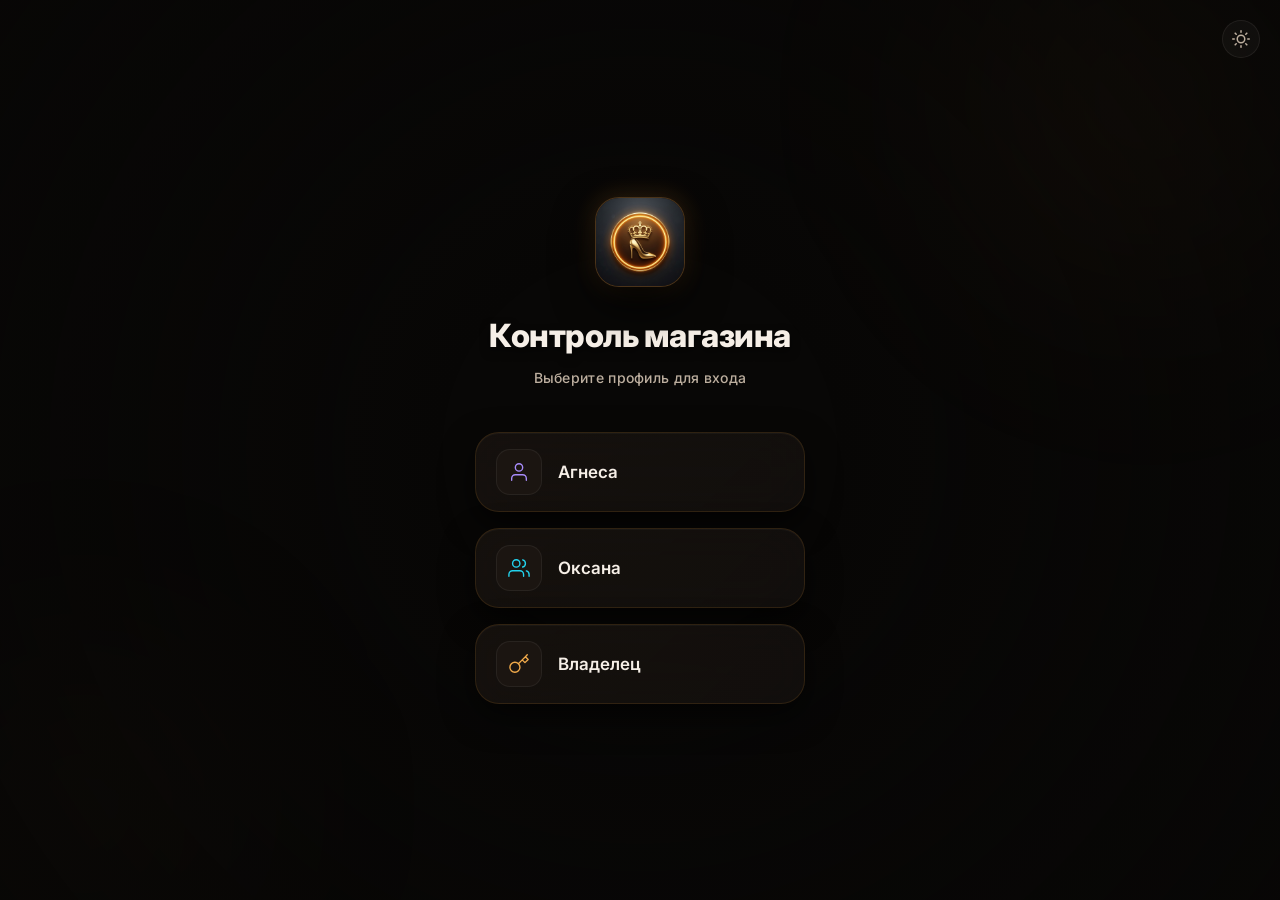
==== commit 8b6dd093: "Implement Day/Night theme mode, integrate premium golden logo, and enhance card backgrounds" ====
--- a/index.html
+++ b/index.html
@@ -12,14 +12,35 @@
   <link rel="apple-touch-icon" href="icons/icon-192.png">
   <link rel="icon" type="image/png" href="icons/icon-192.png">
   <link rel="stylesheet" href="css/style.css">
+  <script src="js/theme.js"></script>
   <title>Контроль магазина</title>
 </head>
 <body>
   <!-- Cinematic Vignette Overlay -->
   <div class="cinematic-vignette"></div>
 
+  <!-- Float Theme Switcher -->
+  <div class="login-theme-toggle">
+    <button class="theme-toggle-btn" id="theme-toggle" aria-label="Переключить тему">
+      <svg class="sun-icon" viewBox="0 0 24 24" fill="none" stroke="currentColor" stroke-width="2" stroke-linecap="round" stroke-linejoin="round">
+        <circle cx="12" cy="12" r="5"></circle>
+        <line x1="12" y1="1" x2="12" y2="3"></line>
+        <line x1="12" y1="21" x2="12" y2="23"></line>
+        <line x1="4.22" y1="4.22" x2="5.64" y2="5.64"></line>
+        <line x1="18.36" y1="18.36" x2="19.78" y2="19.78"></line>
+        <line x1="1" y1="12" x2="3" y2="12"></line>
+        <line x1="21" y1="12" x2="23" y2="12"></line>
+        <line x1="4.22" y1="19.78" x2="5.64" y2="18.36"></line>
+        <line x1="18.36" y1="5.64" x2="19.78" y2="4.22"></line>
+      </svg>
+      <svg class="moon-icon" viewBox="0 0 24 24" fill="none" stroke="currentColor" stroke-width="2" stroke-linecap="round" stroke-linejoin="round" style="display: none;">
+        <path d="M21 12.79A9 9 0 1 1 11.21 3 7 7 0 0 0 21 12.79z"></path>
+      </svg>
+    </button>
+  </div>
+
   <div class="login-container">
-    <img src="icons/icon-192.png" alt="" class="app-logo">
+    <img src="icons/pwa_logo.png" alt="" class="app-logo">
     <h1 class="app-title">Контроль магазина</h1>
     <p class="app-subtitle">Выберите профиль для входа</p>
 
@@ -53,6 +74,14 @@
         <span>Владелец</span>
       </button>
     </div>
+
+    <!-- PWA Install Button -->
+    <button id="pwa-install-btn" class="pwa-install-btn" style="display: none;">
+      <svg viewBox="0 0 24 24" fill="none" stroke="currentColor" stroke-width="2.5" stroke-linecap="round" stroke-linejoin="round">
+        <path d="M21 15v4a2 2 0 0 1-2 2H5a2 2 0 0 1-2-2v-4M7 10l5 5 5-5M12 15V3"/>
+      </svg>
+      Установить на телефон
+    </button>
 
     <!-- PIN Pad Modal -->
     <div id="pin-modal" class="pin-modal">
@@ -102,11 +131,28 @@
     </div>
   </div>
 
+  <!-- iOS Install Instructions Modal -->
+  <div id="ios-install-modal" class="pin-modal">
+    <div class="pin-modal-content ios-install-content">
+      <button class="pin-close" id="ios-install-close">×</button>
+      <h2>Установка на iPhone / iPad</h2>
+      <div class="ios-instructions">
+        <p>Чтобы установить приложение как иконку на рабочий стол:</p>
+        <ol>
+          <li>Нажмите на кнопку <strong>«Поделиться»</strong> в Safari (иконка прямоугольника со стрелкой вверх <span style="font-size: 1.1rem; vertical-align: middle;">📤</span> внизу экрана).</li>
+          <li>В открывшемся меню выберите пункт <strong>«На экран "Домой"»</strong> (Add to Home Screen).</li>
+          <li>Нажмите <strong>«Добавить»</strong> в верхнем правом углу.</li>
+        </ol>
+      </div>
+    </div>
+  </div>
+
   <div id="offline-banner" class="offline-banner">⚠️ Нет подключения</div>
 
   <script src="js/config.js"></script>
   <script src="js/api.js"></script>
   <script src="js/auth.js"></script>
+  <script src="js/pwa-install.js"></script>
   <script>
     if ('serviceWorker' in navigator) {
       window.addEventListener('load', () => {
--- a/css/style.css
+++ b/css/style.css
@@ -69,6 +69,169 @@
   /* Animation Timings */
   --transition: 0.35s cubic-bezier(0.25, 1, 0.5, 1);
   --transition-spring: 0.5s cubic-bezier(0.175, 0.885, 0.32, 1.275);
+}
+
+/* --- Light Theme Variables --- */
+:root.light-theme {
+  --bg-deep: #F7F5F2;
+  --bg-primary: #FFFFFF;
+  --bg-secondary: #FCFAF7;
+  --bg-elevated: #FAF6F2;
+  
+  --bg-glass: rgba(255, 255, 255, 0.72);
+  --bg-glass-card: rgba(255, 255, 255, 0.65);
+  --bg-glass-hover: rgba(216, 138, 50, 0.06);
+  --bg-glass-active: rgba(216, 138, 50, 0.1);
+  --bg-input: rgba(255, 255, 255, 0.9);
+
+  --accent: #C9782E;
+  --accent-bright: #D88A32;
+  --accent-light: #E99742;
+  --accent-deep: #A75F1E;
+  --accent-glow: rgba(216, 138, 50, 0.12);
+  --accent-glow-strong: rgba(216, 138, 50, 0.25);
+  --accent-surface: rgba(216, 138, 50, 0.05);
+
+  --success: #5AA86C;
+  --success-bright: #6BB97E;
+  --success-glow: rgba(90, 168, 108, 0.15);
+  --success-surface: rgba(90, 168, 108, 0.05);
+
+  --error: #C9683E;
+  --error-bright: #D87B4E;
+  --error-glow: rgba(201, 104, 62, 0.15);
+  --error-surface: rgba(201, 104, 62, 0.05);
+  --error-critical: #D32F2F;
+
+  --text-primary: #2D251E;
+  --text-secondary: #6E6459;
+  --text-muted: #9E9489;
+  --text-disabled: #C8C0B5;
+
+  --border: rgba(45, 37, 30, 0.08);
+  --border-accent: rgba(216, 138, 50, 0.18);
+  --border-success: rgba(90, 168, 108, 0.18);
+  --border-error: rgba(201, 104, 62, 0.18);
+
+  --shadow-sm: 0 2px 4px rgba(45, 37, 30, 0.05);
+  --shadow-md: 0 8px 16px rgba(45, 37, 30, 0.08);
+  --shadow-lg: 0 16px 40px rgba(45, 37, 30, 0.12);
+  --shadow-glow: 0 0 25px rgba(216, 138, 50, 0.06);
+}
+
+/* --- Ambient Glow overrides for Light Theme --- */
+.light-theme body::before {
+  background: radial-gradient(circle, rgba(216, 138, 50, 0.12) 0%, rgba(216, 138, 50, 0.03) 45%, transparent 70%);
+}
+.light-theme body::after {
+  background: radial-gradient(circle, rgba(216, 138, 50, 0.08) 0%, rgba(216, 138, 50, 0.02) 50%, transparent 70%);
+}
+.light-theme .cinematic-vignette {
+  background: radial-gradient(circle, transparent 40%, rgba(247, 245, 242, 0.6) 100%);
+}
+
+/* --- Card Background Design Redesign (Default Dark & Light) --- */
+.user-btn,
+.pin-modal-content,
+.section-card,
+.employee-summary-card,
+.customers-journal,
+.detail-modal-content,
+#fail-modal .pin-modal-content,
+.ios-install-content {
+  background: linear-gradient(135deg, rgba(27, 21, 17, 0.72) 0%, rgba(19, 16, 14, 0.88) 100%) !important;
+  border: 1px solid rgba(216, 138, 50, 0.15) !important;
+  box-shadow: 0 12px 32px rgba(0, 0, 0, 0.6), inset 0 1px 0 rgba(255, 255, 255, 0.03) !important;
+  backdrop-filter: blur(24px) saturate(160%) !important;
+  -webkit-backdrop-filter: blur(24px) saturate(160%) !important;
+}
+
+.user-btn:hover,
+.section-card:hover,
+.employee-summary-card:hover,
+.customers-journal:hover {
+  border-color: rgba(216, 138, 50, 0.35) !important;
+  box-shadow: 0 16px 40px rgba(0, 0, 0, 0.8), 0 0 20px rgba(216, 138, 50, 0.08) !important;
+}
+
+.light-theme .user-btn,
+.light-theme .pin-modal-content,
+.light-theme .section-card,
+.light-theme .employee-summary-card,
+.light-theme .customers-journal,
+.light-theme .detail-modal-content,
+.light-theme #fail-modal .pin-modal-content,
+.light-theme .ios-install-content {
+  background: linear-gradient(135deg, rgba(255, 255, 255, 0.82) 0%, rgba(250, 246, 242, 0.95) 100%) !important;
+  border: 1px solid rgba(216, 138, 50, 0.22) !important;
+  box-shadow: 0 12px 32px rgba(45, 37, 30, 0.08), inset 0 1px 0 rgba(255, 255, 255, 0.65) !important;
+  backdrop-filter: blur(24px) saturate(130%) !important;
+  -webkit-backdrop-filter: blur(24px) saturate(130%) !important;
+}
+
+.light-theme .user-btn:hover,
+.light-theme .section-card:hover,
+.light-theme .employee-summary-card:hover,
+.light-theme .customers-journal:hover {
+  border-color: rgba(216, 138, 50, 0.45) !important;
+  box-shadow: 0 16px 40px rgba(45, 37, 30, 0.12), 0 0 20px rgba(216, 138, 50, 0.04) !important;
+}
+
+/* Keypad & indicators adjustments for Light Theme */
+.light-theme .keypad-btn {
+  border: 1px solid rgba(45, 37, 30, 0.08);
+  background: rgba(45, 37, 30, 0.03);
+}
+.light-theme .keypad-btn:hover {
+  background: rgba(45, 37, 30, 0.08);
+  border-color: rgba(45, 37, 30, 0.15);
+}
+.light-theme .progress-ring-bg {
+  stroke: rgba(45, 37, 30, 0.05);
+}
+
+/* Theme Toggle Button Styling */
+.theme-toggle-btn {
+  display: inline-flex;
+  align-items: center;
+  justify-content: center;
+  width: 38px;
+  height: 38px;
+  background: rgba(255, 255, 255, 0.03);
+  border: 1px solid var(--border);
+  border-radius: 50%;
+  color: var(--text-secondary);
+  cursor: pointer;
+  transition: all var(--transition);
+  min-height: 38px;
+  min-width: 38px;
+  padding: 0;
+}
+
+.theme-toggle-btn:hover {
+  background: rgba(255, 255, 255, 0.08);
+  color: var(--accent-bright);
+  border-color: var(--border-accent);
+  transform: rotate(15deg);
+}
+
+.theme-toggle-btn:active {
+  transform: scale(0.92);
+}
+
+.theme-toggle-btn svg {
+  width: 18px;
+  height: 18px;
+  stroke: currentColor;
+  transition: transform 0.5s ease;
+}
+
+/* Float style for login screen */
+.login-theme-toggle {
+  position: absolute;
+  top: max(20px, env(safe-area-inset-top));
+  right: 20px;
+  z-index: 100;
 }
 
 /* --- Base Reset --- */
@@ -1908,3 +2071,85 @@
   .pin-modal-content { display: flex; gap: 30px; max-width: 500px; align-items: center; }
   .pin-close { top: -8px; left: 10px; }
 }
+
+/* PWA Install Button */
+.pwa-install-btn {
+  display: inline-flex;
+  align-items: center;
+  justify-content: center;
+  gap: 10px;
+  width: 100%;
+  max-width: 280px;
+  margin: 24px auto 0;
+  padding: 12px 20px;
+  background: rgba(216, 138, 50, 0.08);
+  border: 1px solid rgba(216, 138, 50, 0.25);
+  border-radius: var(--radius-md);
+  color: var(--accent-bright);
+  font-family: inherit;
+  font-size: 14px;
+  font-weight: 700;
+  cursor: pointer;
+  transition: all var(--transition);
+  min-height: 44px;
+  box-shadow: 0 4px 12px rgba(216, 138, 50, 0.03);
+}
+
+.pwa-install-btn:hover {
+  background: rgba(216, 138, 50, 0.15);
+  border-color: rgba(216, 138, 50, 0.45);
+  transform: translateY(-2px);
+  box-shadow: 0 6px 18px rgba(216, 138, 50, 0.08);
+}
+
+.pwa-install-btn:active {
+  transform: translateY(0);
+}
+
+.pwa-install-btn svg {
+  width: 16px;
+  height: 16px;
+  stroke: currentColor;
+}
+
+/* iOS Instructions Modal */
+.ios-install-content {
+  background: var(--bg-glass-card);
+  backdrop-filter: blur(24px);
+  -webkit-backdrop-filter: blur(24px);
+  border: 1px solid var(--border);
+  border-top-color: var(--border-accent);
+  border-radius: var(--radius-xl);
+  padding: 24px 20px;
+  width: 100%;
+  max-width: 340px;
+  text-align: left;
+  box-shadow: var(--shadow-lg);
+  animation: scaleIn 0.3s var(--transition);
+}
+
+.ios-install-content h2 {
+  font-family: 'Outfit', sans-serif;
+  color: var(--text-primary);
+  font-size: 18px;
+  font-weight: 700;
+  margin-bottom: 12px;
+}
+
+.ios-instructions {
+  font-size: 13.5px;
+  line-height: 1.5;
+  color: var(--text-secondary);
+}
+
+.ios-instructions ol {
+  padding-left: 20px;
+  margin-top: 10px;
+  display: flex;
+  flex-direction: column;
+  gap: 12px;
+}
+
+.ios-instructions li {
+  margin-bottom: 4px;
+}
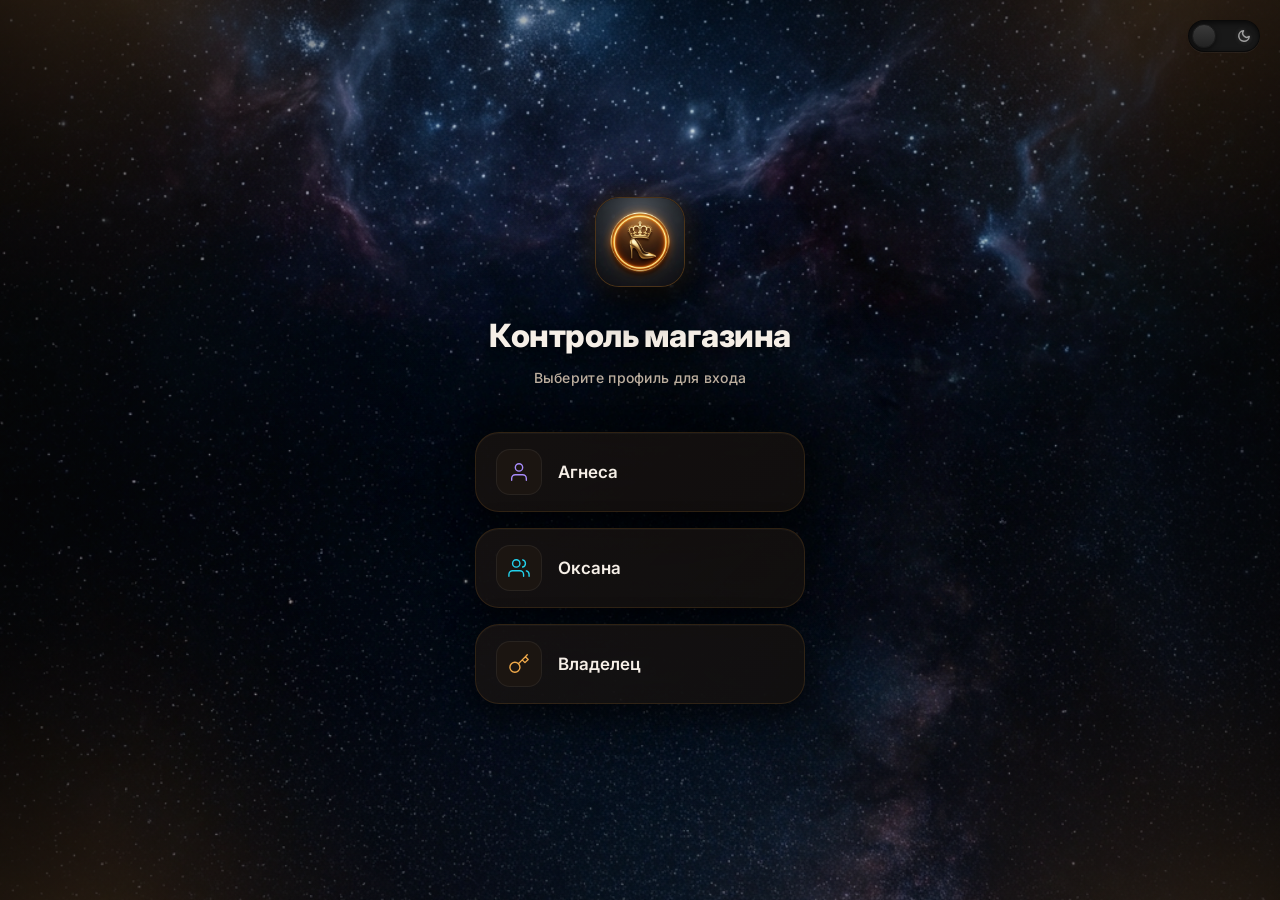
==== commit b5fe19a9: "Implement skeuomorphic theme switcher and starry background" ====
--- a/index.html
+++ b/index.html
@@ -21,8 +21,9 @@
 
   <!-- Float Theme Switcher -->
   <div class="login-theme-toggle">
-    <button class="theme-toggle-btn" id="theme-toggle" aria-label="Переключить тему">
-      <svg class="sun-icon" viewBox="0 0 24 24" fill="none" stroke="currentColor" stroke-width="2" stroke-linecap="round" stroke-linejoin="round">
+    <div class="theme-switch" id="theme-toggle" role="button" aria-label="Переключить тему">
+      <div class="switch-thumb"></div>
+      <svg class="sun-icon" viewBox="0 0 24 24" fill="none" stroke="currentColor" stroke-width="2.5" stroke-linecap="round" stroke-linejoin="round">
         <circle cx="12" cy="12" r="5"></circle>
         <line x1="12" y1="1" x2="12" y2="3"></line>
         <line x1="12" y1="21" x2="12" y2="23"></line>
@@ -33,10 +34,10 @@
         <line x1="4.22" y1="19.78" x2="5.64" y2="18.36"></line>
         <line x1="18.36" y1="5.64" x2="19.78" y2="4.22"></line>
       </svg>
-      <svg class="moon-icon" viewBox="0 0 24 24" fill="none" stroke="currentColor" stroke-width="2" stroke-linecap="round" stroke-linejoin="round" style="display: none;">
+      <svg class="moon-icon" viewBox="0 0 24 24" fill="none" stroke="currentColor" stroke-width="2.5" stroke-linecap="round" stroke-linejoin="round">
         <path d="M21 12.79A9 9 0 1 1 11.21 3 7 7 0 0 0 21 12.79z"></path>
       </svg>
-    </button>
+    </div>
   </div>
 
   <div class="login-container">
--- a/css/style.css
+++ b/css/style.css
@@ -2153,3 +2153,96 @@
 .ios-instructions li {
   margin-bottom: 4px;
 }
+
+/* ============================================
+   Skeuomorphic Theme Switcher & Starry Background
+   ============================================ */
+
+/* Body Background Starry Sky */
+body {
+  background: var(--bg-deep) url('../icons/bg_dark.png') no-repeat center center fixed !important;
+  background-size: cover !important;
+}
+.light-theme body {
+  background: var(--bg-deep) url('../icons/bg_light.png') no-repeat center center fixed !important;
+  background-size: cover !important;
+}
+
+/* Glassmorphic Page Wrappers on Desktop */
+@media (min-width: 481px) {
+  .employee-page, .admin-page {
+    background: linear-gradient(135deg, rgba(27, 21, 17, 0.72) 0%, rgba(19, 16, 14, 0.88) 100%) !important;
+    backdrop-filter: blur(24px) saturate(160%);
+    -webkit-backdrop-filter: blur(24px) saturate(160%);
+    border: 1px solid var(--border-accent) !important;
+  }
+  .light-theme .employee-page, .light-theme .admin-page {
+    background: linear-gradient(135deg, rgba(255, 255, 255, 0.82) 0%, rgba(250, 246, 242, 0.95) 100%) !important;
+    border-color: rgba(216, 138, 50, 0.22) !important;
+  }
+}
+
+/* Skeuomorphic Theme Switch Capsule */
+.theme-switch {
+  width: 72px;
+  height: 32px;
+  border-radius: 99px;
+  background: #181818;
+  border: 1px solid rgba(0, 0, 0, 0.6);
+  box-shadow: inset 0 2px 5px rgba(0, 0, 0, 0.6), 0 1px 0 rgba(255, 255, 255, 0.05);
+  position: relative;
+  cursor: pointer;
+  display: flex;
+  align-items: center;
+  justify-content: space-between;
+  padding: 0 8px;
+  transition: background var(--transition), border-color var(--transition), box-shadow var(--transition);
+  user-select: none;
+  -webkit-user-select: none;
+}
+.light-theme .theme-switch {
+  background: linear-gradient(180deg, #FF9F68, #E58957);
+  border-color: #C9782E;
+  box-shadow: inset 0 2px 4px rgba(0, 0, 0, 0.15), 0 0 15px rgba(229, 137, 87, 0.45);
+}
+.theme-switch .switch-thumb {
+  width: 24px;
+  height: 24px;
+  border-radius: 50%;
+  background: linear-gradient(180deg, #3a3a3a, #222222);
+  border: 1px solid #1a1a1a;
+  position: absolute;
+  left: 3px;
+  top: 3px;
+  transition: left 0.35s cubic-bezier(0.34, 1.56, 0.64, 1), background var(--transition), border-color var(--transition);
+  box-shadow: 0 2px 5px rgba(0, 0, 0, 0.5);
+  z-index: 2;
+}
+.light-theme .theme-switch .switch-thumb {
+  left: 43px;
+  background: linear-gradient(180deg, #FFFFFF, #FFEFE7);
+  border-color: #FFB85C;
+  box-shadow: 0 2px 6px rgba(201, 120, 46, 0.3);
+}
+.theme-switch svg {
+  width: 14px;
+  height: 14px;
+  position: relative;
+  z-index: 1;
+  pointer-events: none;
+  transition: opacity var(--transition), color var(--transition);
+}
+.theme-switch .sun-icon {
+  color: rgba(255, 255, 255, 0.15);
+}
+.light-theme .theme-switch .sun-icon {
+  color: #FFFFFF;
+  filter: drop-shadow(0 0 2px rgba(255,255,255,0.8));
+}
+.theme-switch .moon-icon {
+  color: #A0A0A0;
+  filter: drop-shadow(0 0 2px rgba(160,160,160,0.3));
+}
+.light-theme .theme-switch .moon-icon {
+  color: rgba(0, 0, 0, 0.1);
+}
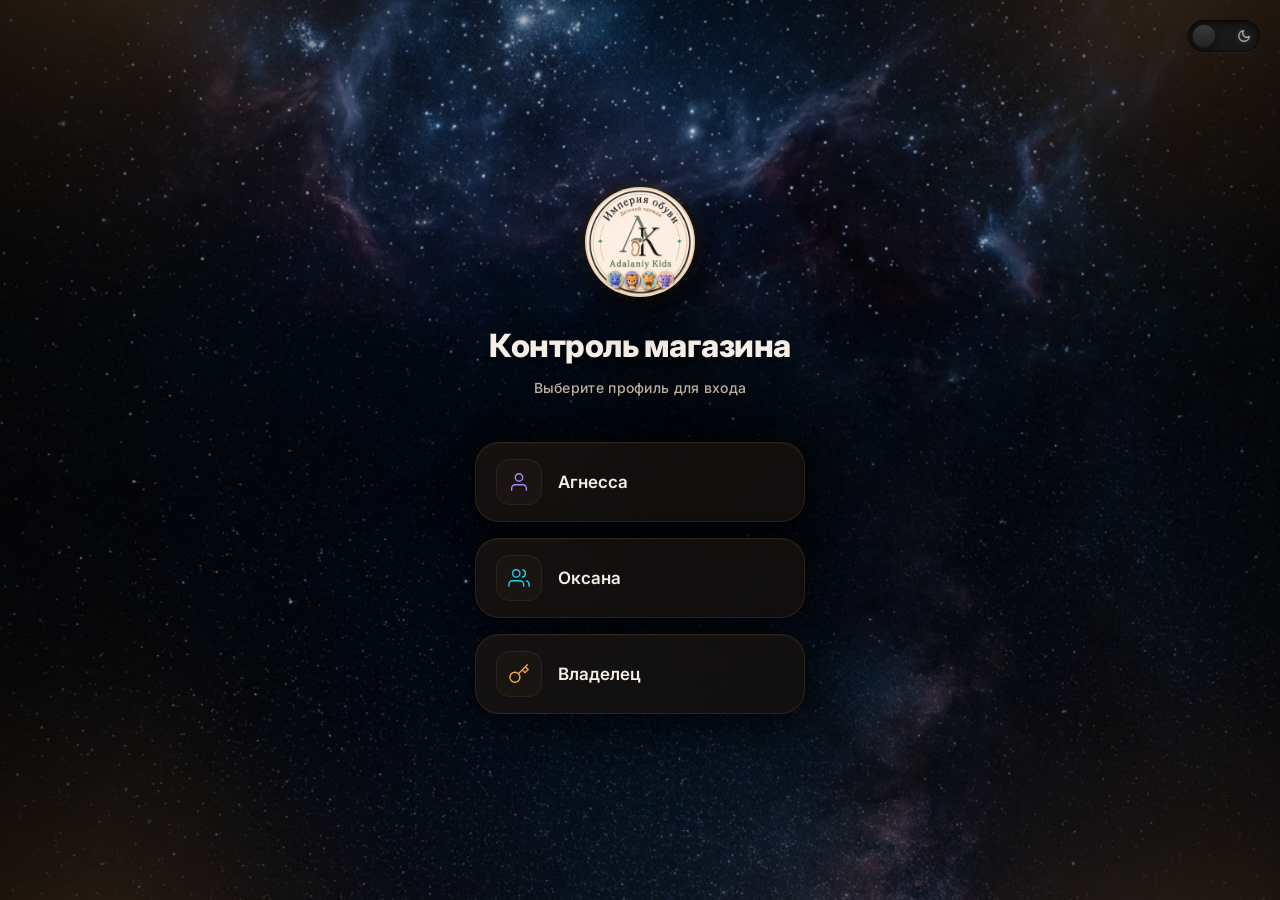
==== commit 8342b6e7: "Rename Агнеса to Агнесса across codebase" ====
--- a/index.html
+++ b/index.html
@@ -53,7 +53,7 @@
             <circle cx="12" cy="7" r="4" />
           </svg>
         </span>
-        <span>Агнеса</span>
+        <span>Агнесса</span>
       </button>
       <button class="user-btn" data-user="oksana" id="btn-oksana">
         <span class="user-emoji">
--- a/css/style.css
+++ b/css/style.css
@@ -132,7 +132,6 @@
 
 /* --- Card Background Design Redesign (Default Dark & Light) --- */
 .user-btn,
-.pin-modal-content,
 .section-card,
 .employee-summary-card,
 .customers-journal,
@@ -155,7 +154,6 @@
 }
 
 .light-theme .user-btn,
-.light-theme .pin-modal-content,
 .light-theme .section-card,
 .light-theme .employee-summary-card,
 .light-theme .customers-journal,
@@ -380,17 +378,18 @@
 }
 
 .app-logo {
-  width: 90px;
-  height: 90px;
+  width: 110px;
+  height: 110px;
   margin-bottom: 24px;
-  border-radius: 24px;
-  border: 1px solid var(--border-accent);
-  box-shadow: var(--shadow-lg), var(--shadow-glow);
+  border-radius: 50%;
+  border: 2px solid rgba(216, 138, 50, 0.4);
+  box-shadow: var(--shadow-lg), 0 0 20px rgba(216, 138, 50, 0.2);
   position: relative;
   z-index: 2;
   animation: scaleIn 0.7s var(--transition-spring);
   transition: transform var(--transition);
-  background: var(--bg-elevated);
+  background: #FFFBF7;
+  object-fit: cover;
 }
 
 .app-logo:hover {
@@ -2246,3 +2245,13 @@
 .light-theme .theme-switch .moon-icon {
   color: rgba(0, 0, 0, 0.1);
 }
+
+/* PIN Modal Background Overrides */
+.pin-modal {
+  background: var(--bg-deep) url('../icons/bg_dark.png') no-repeat center center fixed !important;
+  background-size: cover !important;
+}
+.light-theme .pin-modal {
+  background: var(--bg-deep) url('../icons/bg_light.png') no-repeat center center fixed !important;
+  background-size: cover !important;
+}
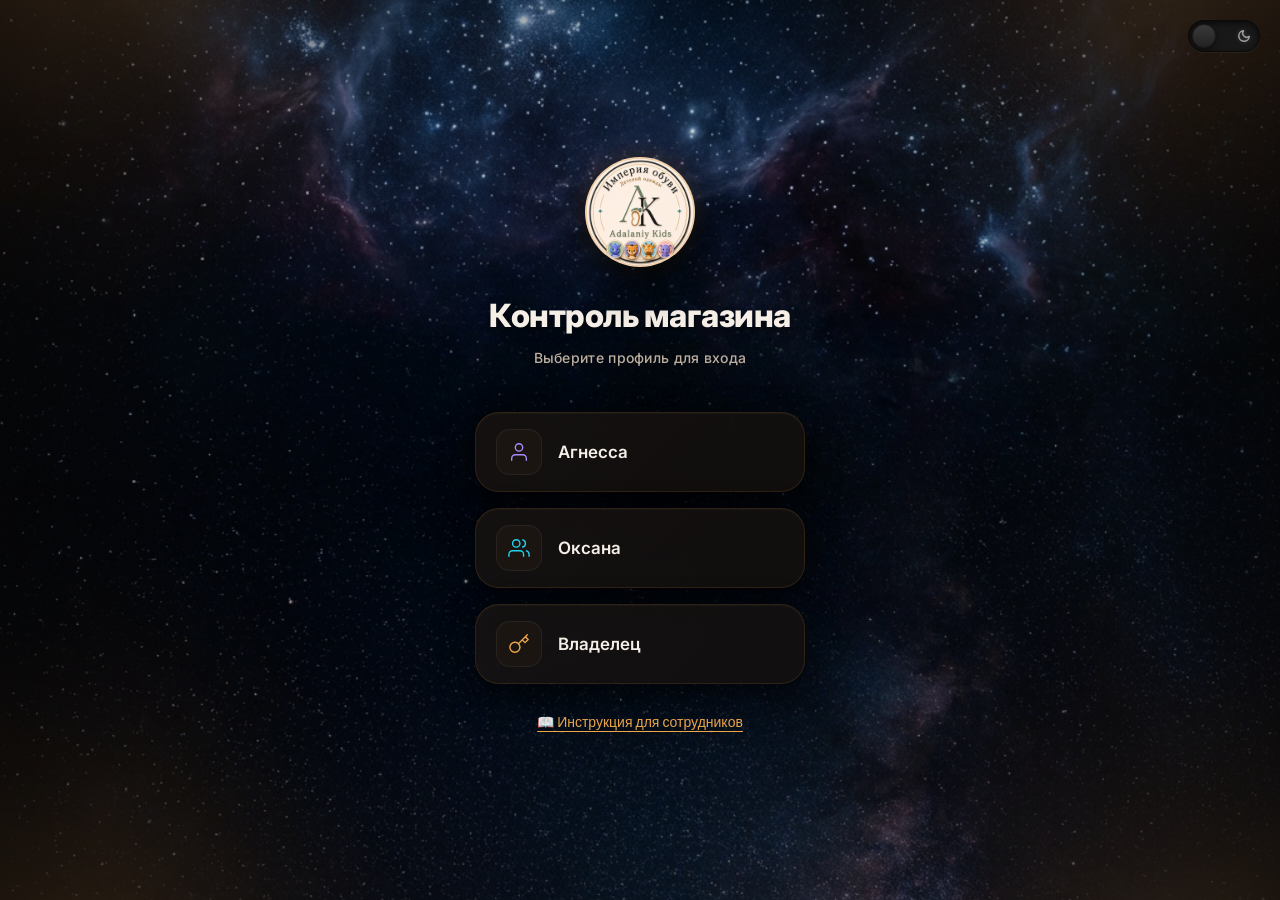
==== commit 16b69bda: "Add employee instructions modal and button to all pages" ====
--- a/index.html
+++ b/index.html
@@ -84,6 +84,11 @@
       Установить на телефон
     </button>
 
+    <!-- Instructions Button -->
+    <button id="show-instructions-btn" class="btn-instructions-link">
+      📖 Инструкция для сотрудников
+    </button>
+
     <!-- PIN Pad Modal -->
     <div id="pin-modal" class="pin-modal">
       <div class="pin-modal-content" id="pin-modal-content">
@@ -148,6 +153,25 @@
     </div>
   </div>
 
+  <!-- Instructions Modal -->
+  <div id="instructions-modal" class="pin-modal">
+    <div class="pin-modal-content instruction-modal-content">
+      <button class="instruction-close-btn" id="instructions-close">✕</button>
+      <h2>📖 Инструкция для сотрудников</h2>
+      <div class="instruction-text">
+        <p>Добро пожаловать в систему контроля «Империя Обуви & Adalaniy Kids»! Пожалуйста, ознакомьтесь с правилами работы:</p>
+        <ol>
+          <li>🌅 <b>До 10:00</b> — пошагово выполните первые <b>9 утренних пунктов</b>.</li>
+          <li>☀️ <b>В течение дня</b> — выполните <b>2 дневных пункта</b> (включая фиксацию посетителей).</li>
+          <li>🌆 <b>До 20:00</b> — выполните последние <b>8 вечерних пунктов</b>.</li>
+          <li>🔔 <b>Мгновенные уведомления:</b> при нажатии кнопки <b>✓ Выполнено</b> в Telegram руководителя сразу отправляется отчёт с точным временем (до секунды). <b>Очень важно:</b> отмечайте задачи только тогда, когда вы их выполнили, не нажимайте всё разом в конце дня!</li>
+          <li>❌ <b>Если пункт не выполнен:</b> нажмите на <b>крестик (✕)</b> и напишите причину, почему задача не была выполнена. Этот отчёт также мгновенно отправится руководителю.</li>
+          <li>🌗 <b>День / Ночь:</b> для вашего удобства в верхнем правом углу есть переключатель темы (Солнце / Луна), вы можете переключать его по вкусу.</li>
+        </ol>
+      </div>
+    </div>
+  </div>
+
   <div id="offline-banner" class="offline-banner">⚠️ Нет подключения</div>
 
   <script src="js/config.js"></script>
@@ -163,6 +187,18 @@
     window.addEventListener('online', () => document.getElementById('offline-banner').classList.remove('visible'));
     window.addEventListener('offline', () => document.getElementById('offline-banner').classList.add('visible'));
     Auth.checkExistingSession();
+
+    // Instructions Modal Handlers
+    const instModal = document.getElementById('instructions-modal');
+    const showBtn = document.getElementById('show-instructions-btn');
+    const closeBtn = document.getElementById('instructions-close');
+    if (showBtn && instModal && closeBtn) {
+      showBtn.addEventListener('click', () => instModal.classList.add('active'));
+      closeBtn.addEventListener('click', () => instModal.classList.remove('active'));
+      instModal.addEventListener('click', (e) => {
+        if (e.target === instModal) instModal.classList.remove('active');
+      });
+    }
   </script>
 </body>
 </html>
--- a/css/style.css
+++ b/css/style.css
@@ -2255,3 +2255,116 @@
   background: var(--bg-deep) url('../icons/bg_light.png') no-repeat center center fixed !important;
   background-size: cover !important;
 }
+
+/* Instructions Button & Modal styling */
+.btn-instructions-link {
+  background: transparent;
+  border: none;
+  color: var(--accent-bright);
+  font-family: 'Outfit', sans-serif;
+  font-size: 14px;
+  font-weight: 500;
+  cursor: pointer;
+  padding: 8px 16px;
+  border-radius: var(--radius-sm);
+  display: inline-flex;
+  align-items: center;
+  gap: 6px;
+  margin: 16px auto 0;
+  transition: all var(--transition);
+  text-decoration: underline;
+  text-underline-offset: 4px;
+}
+.btn-instructions-link:hover {
+  color: var(--accent-light);
+  transform: translateY(-1px);
+}
+.btn-instructions-link:active {
+  transform: translateY(0);
+}
+
+.instruction-modal-content {
+  background: linear-gradient(135deg, rgba(27, 21, 17, 0.88) 0%, rgba(19, 16, 14, 0.96) 100%) !important;
+  border: 1px solid rgba(216, 138, 50, 0.25) !important;
+  box-shadow: 0 12px 32px rgba(0, 0, 0, 0.7), inset 0 1px 0 rgba(255, 255, 255, 0.05) !important;
+  backdrop-filter: blur(24px) saturate(160%) !important;
+  -webkit-backdrop-filter: blur(24px) saturate(160%) !important;
+  border-radius: var(--radius-xl) !important;
+  padding: 30px 24px !important;
+  width: 100%;
+  max-width: 450px !important;
+  text-align: left !important;
+  color: var(--text-primary) !important;
+  position: relative;
+}
+
+.light-theme .instruction-modal-content {
+  background: linear-gradient(135deg, rgba(255, 255, 255, 0.95) 0%, rgba(250, 246, 242, 0.98) 100%) !important;
+  border-color: rgba(216, 138, 50, 0.25) !important;
+  box-shadow: 0 12px 32px rgba(45, 37, 30, 0.1), inset 0 1px 0 rgba(255, 255, 255, 0.75) !important;
+  color: var(--text-primary) !important;
+}
+
+.instruction-modal-content h2 {
+  font-family: 'Outfit', sans-serif;
+  font-size: 20px;
+  font-weight: 700;
+  margin-bottom: 20px;
+  padding-right: 32px;
+  color: var(--text-primary);
+}
+
+.instruction-close-btn {
+  position: absolute;
+  top: 20px;
+  right: 20px;
+  background: rgba(255, 255, 255, 0.05);
+  border: 1px solid var(--border);
+  color: var(--text-secondary);
+  font-size: 16px;
+  width: 32px;
+  height: 32px;
+  border-radius: 50%;
+  cursor: pointer;
+  display: flex;
+  align-items: center;
+  justify-content: center;
+  transition: all var(--transition);
+}
+.instruction-close-btn:hover {
+  background: rgba(255, 255, 255, 0.1);
+  color: var(--text-primary);
+  border-color: var(--border-accent);
+}
+.light-theme .instruction-close-btn {
+  background: rgba(0, 0, 0, 0.03);
+  color: var(--text-secondary);
+}
+.light-theme .instruction-close-btn:hover {
+  background: rgba(0, 0, 0, 0.08);
+  color: var(--text-primary);
+}
+
+.instruction-text p {
+  font-size: 14px;
+  line-height: 1.5;
+  color: var(--text-secondary);
+  margin-bottom: 16px;
+}
+
+.instruction-text ol {
+  padding-left: 20px;
+  display: flex;
+  flex-direction: column;
+  gap: 14px;
+}
+
+.instruction-text li {
+  font-size: 13.5px;
+  line-height: 1.55;
+  color: var(--text-secondary);
+}
+
+.instruction-text li b {
+  color: var(--text-primary);
+}
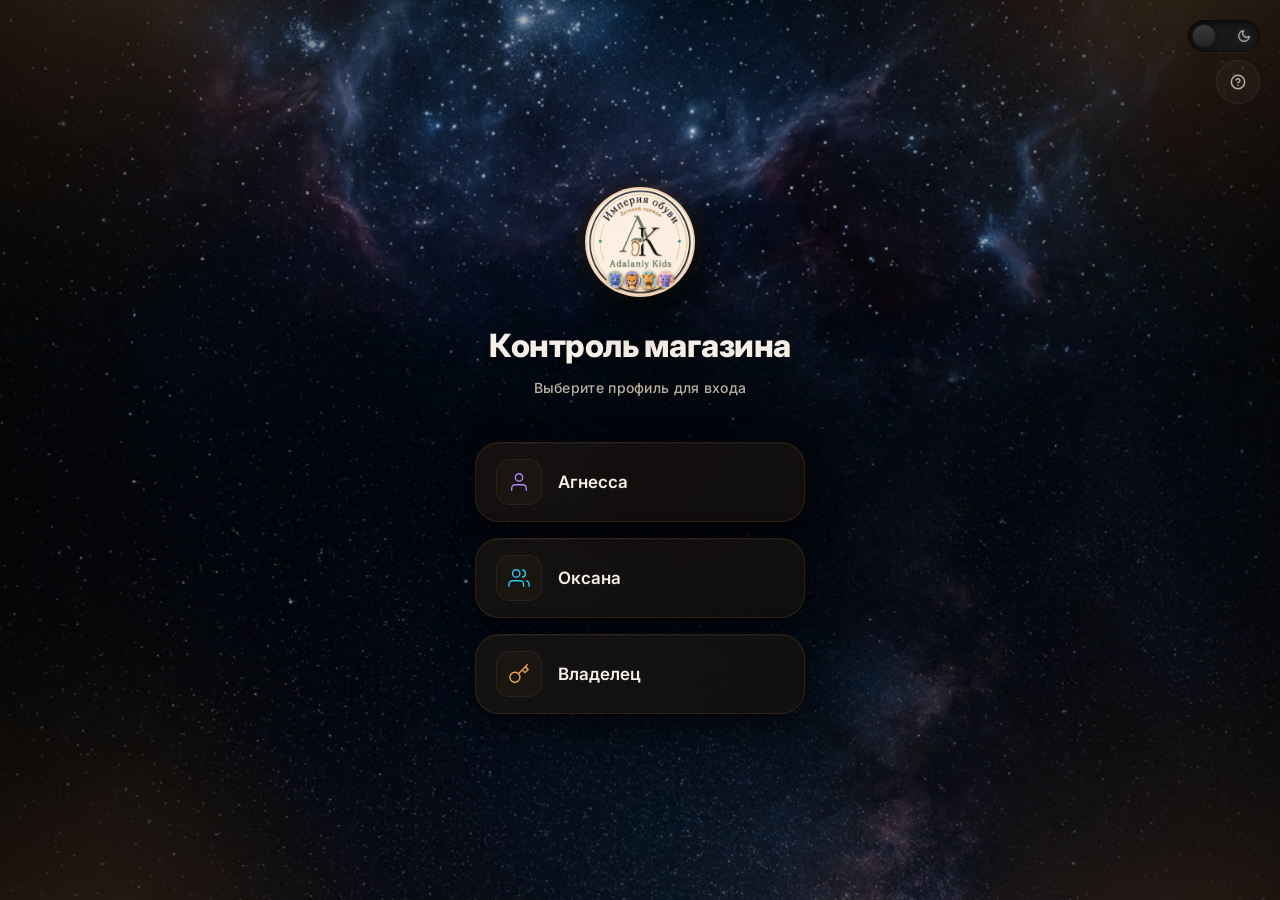
==== commit d94e50e7: "Refactor instructions button to circular header design" ====
--- a/index.html
+++ b/index.html
@@ -20,7 +20,7 @@
   <div class="cinematic-vignette"></div>
 
   <!-- Float Theme Switcher -->
-  <div class="login-theme-toggle">
+  <div class="login-theme-toggle" style="display: flex; flex-direction: column; align-items: flex-end; gap: 8px;">
     <div class="theme-switch" id="theme-toggle" role="button" aria-label="Переключить тему">
       <div class="switch-thumb"></div>
       <svg class="sun-icon" viewBox="0 0 24 24" fill="none" stroke="currentColor" stroke-width="2.5" stroke-linecap="round" stroke-linejoin="round">
@@ -38,6 +38,13 @@
         <path d="M21 12.79A9 9 0 1 1 11.21 3 7 7 0 0 0 21 12.79z"></path>
       </svg>
     </div>
+    <button class="info-circle-btn" id="show-instructions-btn" aria-label="Инструкция для сотрудников">
+      <svg viewBox="0 0 24 24" fill="none" stroke="currentColor" stroke-width="2.2" stroke-linecap="round" stroke-linejoin="round">
+        <circle cx="12" cy="12" r="10"></circle>
+        <path d="M9.09 9a3 3 0 0 1 5.83 1c0 2-3 3-3 3"></path>
+        <line x1="12" y1="17" x2="12.01" y2="17"></line>
+      </svg>
+    </button>
   </div>
 
   <div class="login-container">
@@ -84,10 +91,7 @@
       Установить на телефон
     </button>
 
-    <!-- Instructions Button -->
-    <button id="show-instructions-btn" class="btn-instructions-link">
-      📖 Инструкция для сотрудников
-    </button>
+
 
     <!-- PIN Pad Modal -->
     <div id="pin-modal" class="pin-modal">
--- a/css/style.css
+++ b/css/style.css
@@ -2257,30 +2257,43 @@
 }
 
 /* Instructions Button & Modal styling */
-.btn-instructions-link {
-  background: transparent;
-  border: none;
+.info-circle-btn {
+  width: 32px;
+  height: 32px;
+  border-radius: 50%;
+  background: rgba(255, 255, 255, 0.03);
+  border: 1px solid var(--border);
+  color: var(--text-secondary);
+  cursor: pointer;
+  display: flex;
+  align-items: center;
+  justify-content: center;
+  transition: all var(--transition);
+  padding: 0;
+}
+.info-circle-btn:hover {
+  background: rgba(255, 255, 255, 0.08);
   color: var(--accent-bright);
-  font-family: 'Outfit', sans-serif;
-  font-size: 14px;
-  font-weight: 500;
-  cursor: pointer;
-  padding: 8px 16px;
-  border-radius: var(--radius-sm);
-  display: inline-flex;
-  align-items: center;
-  gap: 6px;
-  margin: 16px auto 0;
-  transition: all var(--transition);
-  text-decoration: underline;
-  text-underline-offset: 4px;
-}
-.btn-instructions-link:hover {
-  color: var(--accent-light);
-  transform: translateY(-1px);
-}
-.btn-instructions-link:active {
-  transform: translateY(0);
+  border-color: var(--border-accent);
+  transform: scale(1.05);
+}
+.info-circle-btn:active {
+  transform: scale(0.95);
+}
+.info-circle-btn svg {
+  width: 16px;
+  height: 16px;
+  stroke: currentColor;
+  display: block;
+}
+.light-theme .info-circle-btn {
+  background: rgba(45, 37, 30, 0.03);
+  border-color: rgba(45, 37, 30, 0.08);
+}
+.light-theme .info-circle-btn:hover {
+  background: rgba(45, 37, 30, 0.08);
+  color: var(--accent-bright);
+  border-color: var(--border-accent);
 }
 
 .instruction-modal-content {
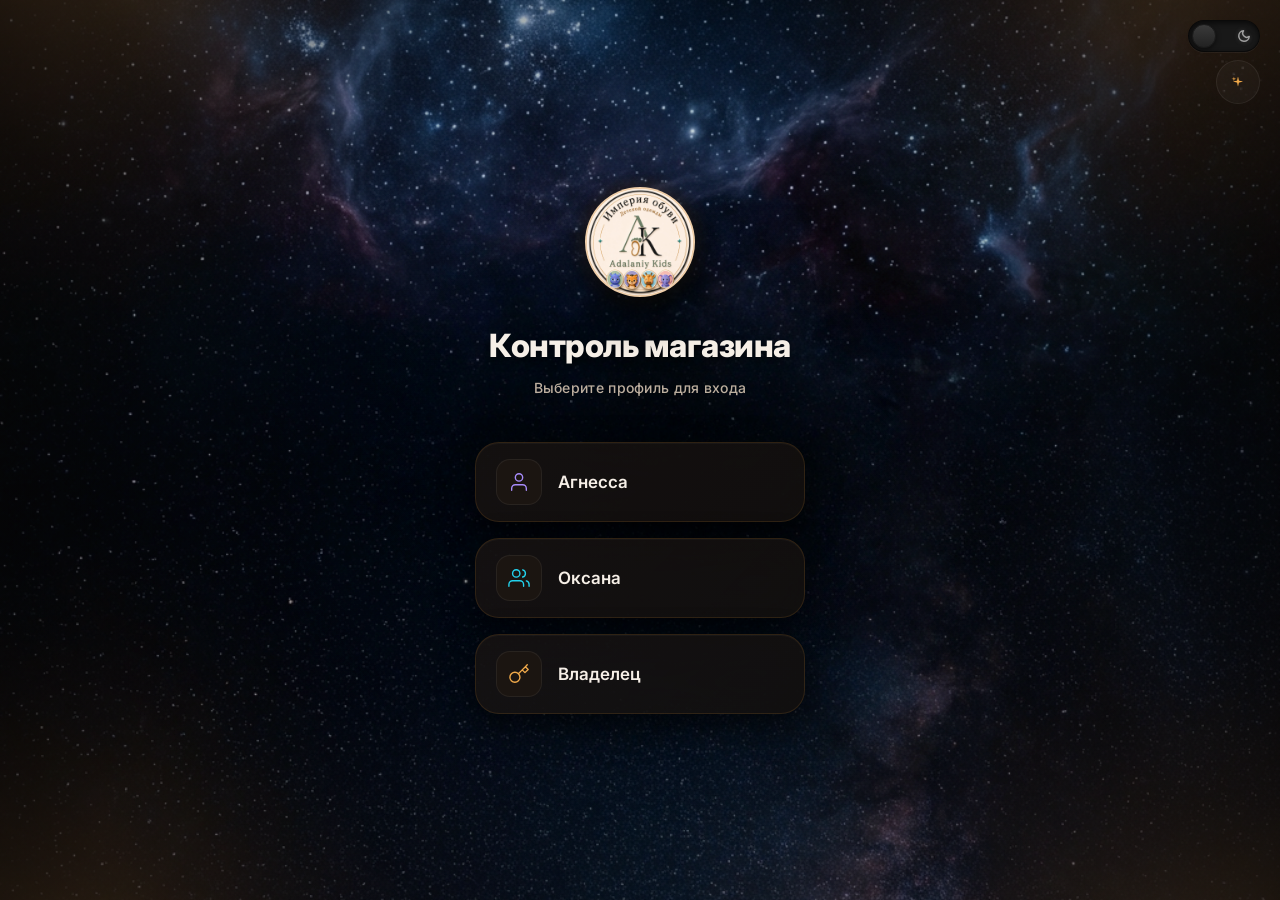
==== commit e405ae35: "Position instructions button as premium gold-bordered pill next to the date in employee and admin da" ====
--- a/index.html
+++ b/index.html
@@ -39,10 +39,9 @@
       </svg>
     </div>
     <button class="info-circle-btn" id="show-instructions-btn" aria-label="Инструкция для сотрудников">
-      <svg viewBox="0 0 24 24" fill="none" stroke="currentColor" stroke-width="2.2" stroke-linecap="round" stroke-linejoin="round">
-        <circle cx="12" cy="12" r="10"></circle>
-        <path d="M9.09 9a3 3 0 0 1 5.83 1c0 2-3 3-3 3"></path>
-        <line x1="12" y1="17" x2="12.01" y2="17"></line>
+      <svg class="sparkles-icon" viewBox="0 0 24 24" fill="none" stroke="currentColor" stroke-width="2" stroke-linecap="round" stroke-linejoin="round" style="width: 14px; height: 14px; color: #F0A94A; fill: #F0A94A;">
+        <path d="M12 3c.13 0 .26.3.39.9l1.11 5.1c.1.4.3.6.6.7l5.1 1.11c.6.13.9.26.9.39s-.3.26-.9.39l-5.1 1.11c-.3.1-.5.3-.6.7l-1.11 5.1c-.13.6-.26.9-.39.9s-.26-.3-.39-.9l-1.11-5.1c-.1-.4-.3-.6-.6-.7l-5.1-1.11c-.6-.13-.9-.26-.9-.39s.3-.26.9-.39l5.1-1.11c.3-.1.5-.3.6-.7l1.11-5.1c.13-.6.26-.9.39-.9z" fill="currentColor" stroke="none"/>
+        <path d="M5 3c.06 0 .12.14.18.4l.5 2.3c.04.18.14.28.3.3l2.3.5c.26.06.4.12.4.18s-.14.12-.4.18l-2.3.5c-.18.04-.28.14-.3.3l-.5 2.3c-.06.26-.12.4-.18.4s-.12-.14-.18-.4l-.5-2.3c-.04-.18-.14-.28-.3-.3l-2.3-.5c-.26-.06-.4-.12-.4-.18s.14-.12.4-.18l2.3-.5c.18-.04.28-.14.3-.3l.5-2.3c.06-.26.12-.4.18-.4z" fill="currentColor" stroke="none"/>
       </svg>
     </button>
   </div>
--- a/css/style.css
+++ b/css/style.css
@@ -2381,3 +2381,61 @@
 .instruction-text li b {
   color: var(--text-primary);
 }
+
+/* Date Row & Header Instructions Button */
+.date-row {
+  display: flex;
+  justify-content: space-between;
+  align-items: center;
+  margin-top: 12px;
+  width: 100%;
+}
+
+.header-instructions-btn {
+  display: inline-flex;
+  align-items: center;
+  gap: 6px;
+  background: rgba(216, 138, 50, 0.04);
+  border: 1px solid rgba(216, 138, 50, 0.35);
+  color: var(--text-secondary);
+  font-family: 'Outfit', 'Inter', sans-serif;
+  font-size: 11.5px;
+  font-weight: 500;
+  padding: 6px 14px;
+  border-radius: 99px;
+  cursor: pointer;
+  transition: all var(--transition);
+  user-select: none;
+  -webkit-user-select: none;
+  box-shadow: 0 2px 4px rgba(0, 0, 0, 0.1);
+}
+
+.header-instructions-btn:hover {
+  background: rgba(216, 138, 50, 0.08);
+  border-color: rgba(216, 138, 50, 0.65);
+  color: var(--text-primary);
+  box-shadow: 0 0 10px rgba(216, 138, 50, 0.15);
+  transform: translateY(-1px);
+}
+
+.header-instructions-btn:active {
+  transform: translateY(0);
+}
+
+.header-instructions-btn svg.sparkles-icon {
+  width: 13px;
+  height: 13px;
+  color: #F0A94A; /* Sparkles bright gold color */
+  fill: #F0A94A;
+}
+
+.light-theme .header-instructions-btn {
+  background: rgba(216, 138, 50, 0.03);
+  border-color: rgba(216, 138, 50, 0.25);
+  box-shadow: 0 2px 4px rgba(45, 37, 30, 0.03);
+}
+
+.light-theme .header-instructions-btn:hover {
+  background: rgba(216, 138, 50, 0.06);
+  border-color: rgba(216, 138, 50, 0.45);
+}
